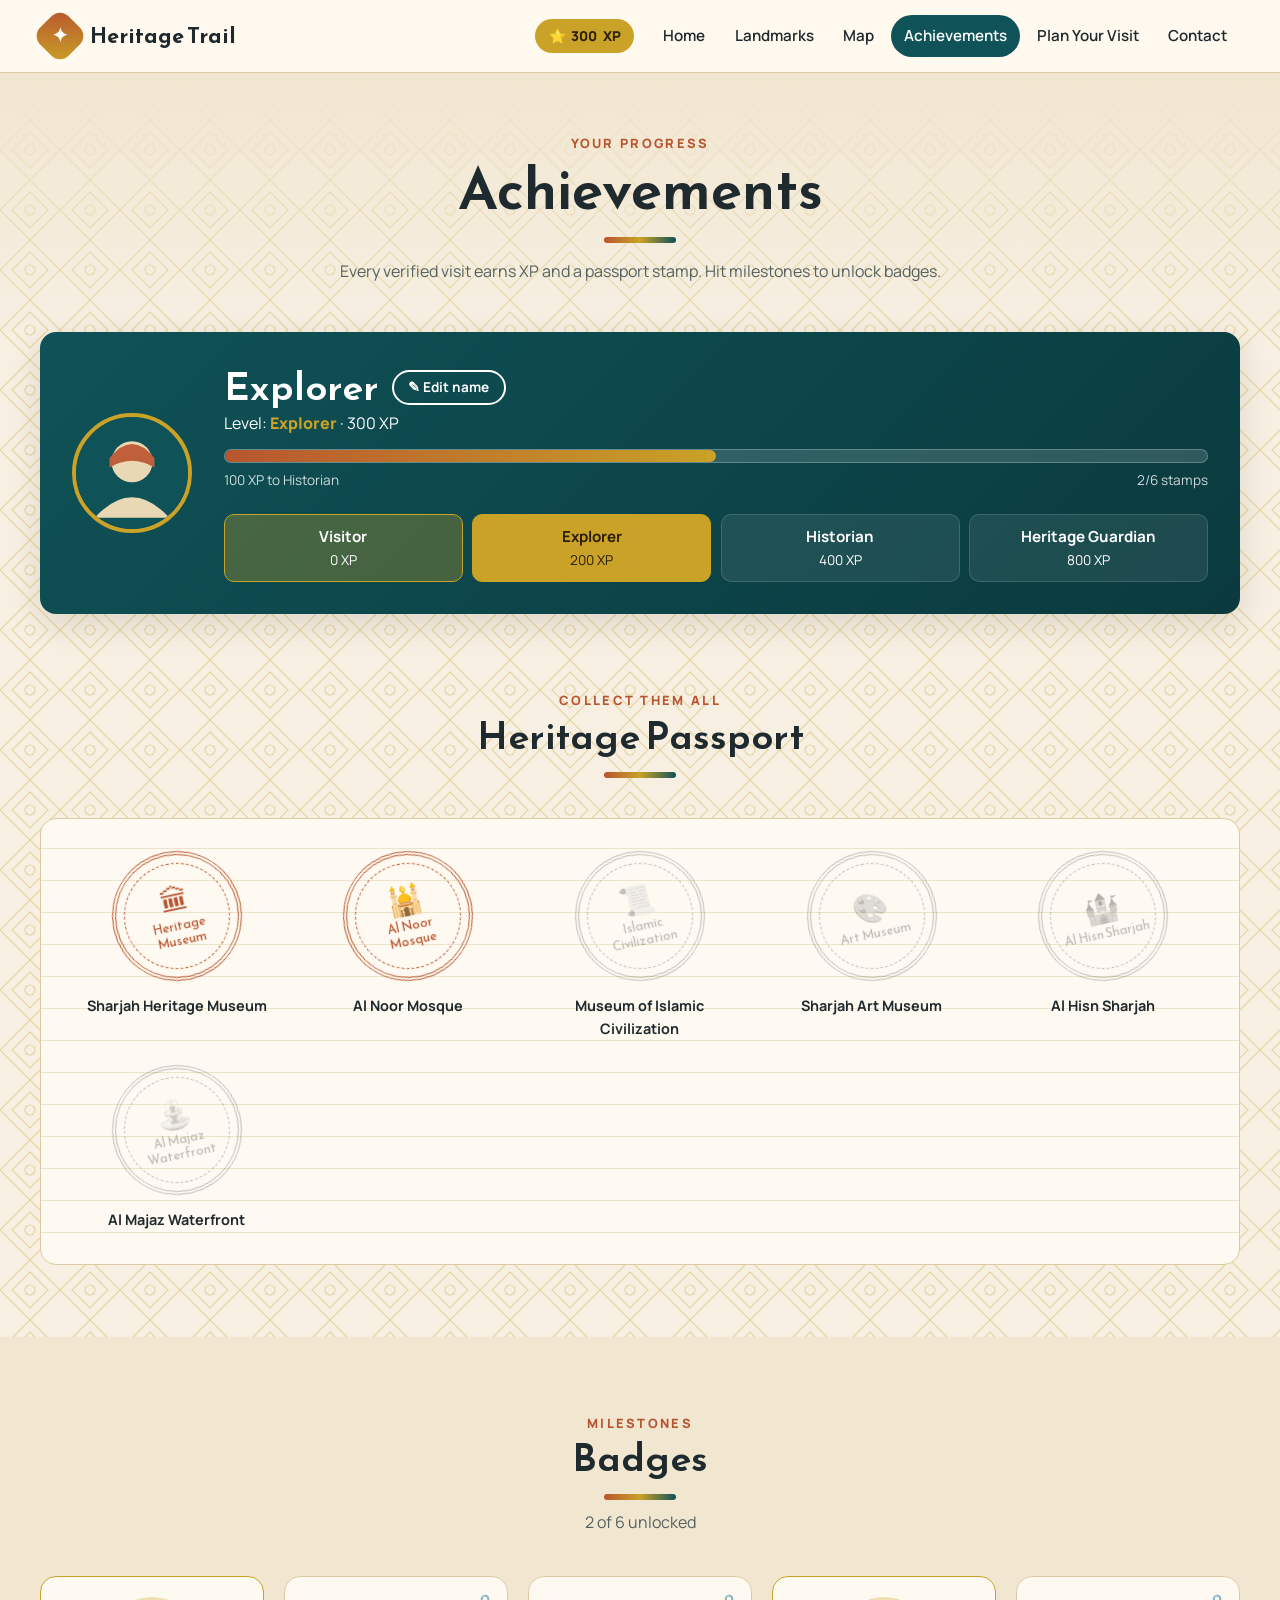
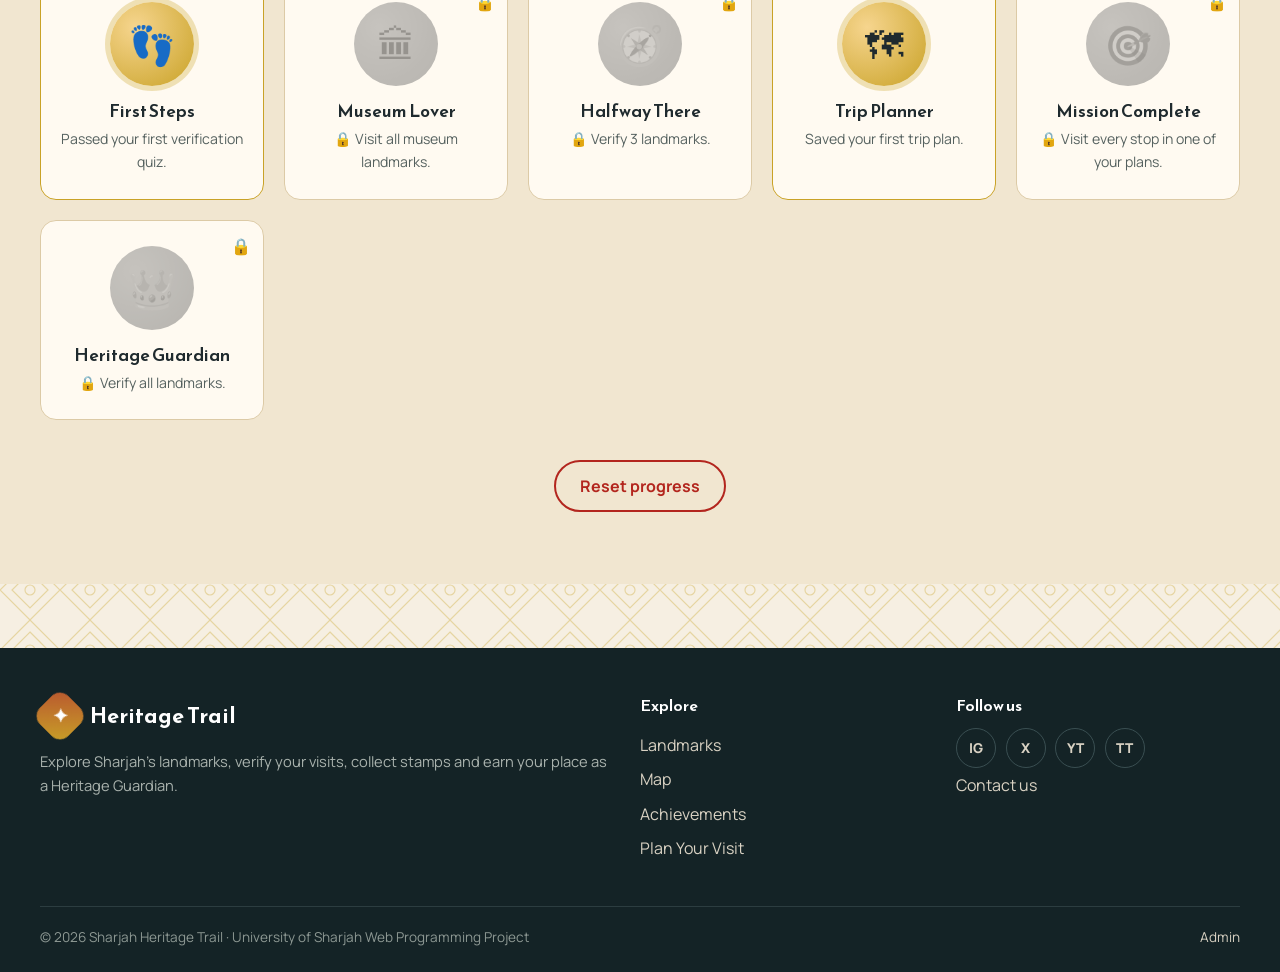
==== achievements.html @ d17e9ce7 "Phase 1: HTML and CSS for all pages" ====
<!DOCTYPE html>
<html lang="en">
<head>
  <meta charset="UTF-8">
  <meta name="viewport" content="width=device-width, initial-scale=1.0">
  <meta name="description" content="Your explorer profile, heritage passport and badges.">
  <title>Achievements | Sharjah Heritage Trail</title>
  <link rel="preconnect" href="https://fonts.googleapis.com">
  <link rel="preconnect" href="https://fonts.gstatic.com" crossorigin>
  <link href="https://fonts.googleapis.com/css2?family=Manrope:wght@400;500;600;700;800&family=Reem+Kufi:wght@500;600;700&display=swap" rel="stylesheet">
  <link rel="stylesheet" href="css/style.css">
  <link rel="stylesheet" href="css/print.css" media="print">
</head><body>
  <header class="site-header">
    <div class="container header-inner">
      <a href="index.html" class="logo"><span class="logo-mark"><span>✦</span></span>Heritage Trail</a>
      <span class="xp-pill" id="header-xp" title="Your explorer XP">⭐ <span data-xp>300</span> XP</span>
      <input type="checkbox" id="nav-toggle" class="nav-toggle">
      <label for="nav-toggle" class="nav-toggle-label" aria-label="Open menu"><span></span></label>
      <nav class="main-nav" aria-label="Main navigation">
        <ul>
          <li><a href="index.html">Home</a></li>
          <li><a href="landmarks.html">Landmarks</a></li>
          <li><a href="map.html">Map</a></li>
          <li><a href="achievements.html" class="active" aria-current="page">Achievements</a></li>
          <li><a href="plan.html">Plan Your Visit</a></li>
          <li><a href="contact.html">Contact</a></li>
        </ul>
      </nav>
    </div>
  </header>

  <main>
    <section class="page-hero">
      <div class="container">
        <span class="eyebrow">Your progress</span>
        <h1>Achievements</h1>
        <p>Every verified visit earns XP and a passport stamp. Hit milestones to unlock badges.</p>
      </div>
    </section>

    <section class="container">
      <div class="profile">
        <img src="img/avatar.svg" alt="Explorer avatar" class="avatar">
        <div>
          <div class="name-row">
            <h2 data-explorer-name>Explorer</h2>
            <button type="button" class="btn btn-outline btn-sm" id="edit-name">✎ Edit name</button>
          </div>
          <form id="name-form" class="hidden" novalidate>
            <div class="field">
              <label for="explorer-name">Explorer name</label>
              <input type="text" id="explorer-name" minlength="3" maxlength="20" pattern="[A-Za-z ]{3,20}" required>
              <span class="field-error">Use 3–20 letters and spaces.</span>
            </div>
          </form>
          <p>Level: <span class="level-name" data-level>Explorer</span> · <span data-xp>300</span> XP</p>
          <div class="xp-bar" role="progressbar" aria-valuemin="0" aria-valuemax="100" aria-valuenow="50"><div class="xp-bar-fill" style="--progress: 50%"></div></div>
          <div class="xp-meta"><span>100 XP to <span data-next-level>Historian</span></span><span data-stamps>2/6 stamps</span></div>
          <ol class="level-ladder">
            <li class="reached"><strong>Visitor</strong>0 XP</li>
            <li class="current"><strong>Explorer</strong>200 XP</li>
            <li><strong>Historian</strong>400 XP</li>
            <li><strong>Heritage Guardian</strong>800 XP</li>
          </ol>
        </div>
      </div>
    </section>

    <section class="section">
      <div class="container">
        <div class="section-head">
          <span class="eyebrow">Collect them all</span>
          <h2>Heritage Passport</h2>
        </div>
        <div class="passport" id="passport">
          <div class="passport-item" data-landmark-id="heritage-museum">
            <div class="stamp unlocked"><span><span class="stamp-icon">🏛</span>Heritage Museum</span></div>
            <p>Sharjah Heritage Museum</p>
          </div>
          <div class="passport-item" data-landmark-id="al-noor">
            <div class="stamp unlocked"><span><span class="stamp-icon">🕌</span>Al Noor Mosque</span></div>
            <p>Al Noor Mosque</p>
          </div>
          <div class="passport-item" data-landmark-id="islamic-civilization">
            <div class="stamp locked"><span><span class="stamp-icon">📜</span>Islamic Civilization</span></div>
            <p>Museum of Islamic Civilization</p>
          </div>
          <div class="passport-item" data-landmark-id="art-museum">
            <div class="stamp locked"><span><span class="stamp-icon">🎨</span>Art Museum</span></div>
            <p>Sharjah Art Museum</p>
          </div>
          <div class="passport-item" data-landmark-id="al-hisn">
            <div class="stamp locked"><span><span class="stamp-icon">🏰</span>Al Hisn Sharjah</span></div>
            <p>Al Hisn Sharjah</p>
          </div>
          <div class="passport-item" data-landmark-id="al-majaz">
            <div class="stamp locked"><span><span class="stamp-icon">⛲</span>Al Majaz Waterfront</span></div>
            <p>Al Majaz Waterfront</p>
          </div>
        </div>
      </div>
    </section>

    <section class="section section-alt">
      <div class="container">
        <div class="section-head">
          <span class="eyebrow">Milestones</span>
          <h2>Badges</h2>
          <p>2 of 6 unlocked</p>
        </div>
        <div class="badge-grid" id="badge-grid">
          <article class="badge unlocked" data-badge="first-steps">
            <div class="badge-icon" aria-hidden="true">👣</div>
            <h3>First Steps</h3>
            <p class="badge-desc">Passed your first verification quiz.</p>
            <p class="badge-hint">🔒 Pass any landmark quiz.</p>
          </article>
          <article class="badge locked" data-badge="museum-lover">
            <div class="badge-icon" aria-hidden="true">🏛</div>
            <h3>Museum Lover</h3>
            <p class="badge-desc">Visited every museum on the trail.</p>
            <p class="badge-hint">🔒 Visit all museum landmarks.</p>
          </article>
          <article class="badge locked" data-badge="halfway-there">
            <div class="badge-icon" aria-hidden="true">🧭</div>
            <h3>Halfway There</h3>
            <p class="badge-desc">Verified three landmarks.</p>
            <p class="badge-hint">🔒 Verify 3 landmarks.</p>
          </article>
          <article class="badge unlocked" data-badge="trip-planner">
            <div class="badge-icon" aria-hidden="true">🗺</div>
            <h3>Trip Planner</h3>
            <p class="badge-desc">Saved your first trip plan.</p>
            <p class="badge-hint">🔒 Save a plan on Plan Your Visit.</p>
          </article>
          <article class="badge locked" data-badge="mission-complete">
            <div class="badge-icon" aria-hidden="true">🎯</div>
            <h3>Mission Complete</h3>
            <p class="badge-desc">Visited every stop in a saved plan.</p>
            <p class="badge-hint">🔒 Visit every stop in one of your plans.</p>
          </article>
          <article class="badge locked" data-badge="heritage-guardian">
            <div class="badge-icon" aria-hidden="true">👑</div>
            <h3>Heritage Guardian</h3>
            <p class="badge-desc">Verified every landmark in Sharjah.</p>
            <p class="badge-hint">🔒 Verify all landmarks.</p>
          </article>
        </div>
        <div class="section-actions">
          <button type="button" class="btn btn-danger" id="reset-progress">Reset progress</button>
        </div>
      </div>
    </section>

    <div class="modal hidden" id="reset-modal" role="dialog" aria-modal="true" aria-labelledby="reset-title">
      <div class="modal-box">
        <h3 id="reset-title">Reset all progress?</h3>
        <p>This clears your XP, stamps, badges and saved plans. It can't be undone.</p>
        <div class="modal-actions">
          <button type="button" class="btn btn-outline" data-modal-cancel>Cancel</button>
          <button type="button" class="btn btn-danger" data-modal-confirm>Reset</button>
        </div>
      </div>
    </div>
  </main>

  <footer class="site-footer">
    <div class="container">
      <div class="footer-grid">
        <div>
          <a href="index.html" class="logo"><span class="logo-mark"><span>✦</span></span>Heritage Trail</a>
          <p>Explore Sharjah's landmarks, verify your visits, collect stamps and earn your place as a Heritage Guardian.</p>
        </div>
        <div>
          <h4>Explore</h4>
          <ul class="footer-links">
            <li><a href="landmarks.html">Landmarks</a></li>
            <li><a href="map.html">Map</a></li>
            <li><a href="achievements.html">Achievements</a></li>
            <li><a href="plan.html">Plan Your Visit</a></li>
          </ul>
        </div>
        <div>
          <h4>Follow us</h4>
          <div class="social">
            <a href="https://www.instagram.com" aria-label="Instagram" target="_blank" rel="noopener">IG</a>
            <a href="https://x.com" aria-label="X" target="_blank" rel="noopener">X</a>
            <a href="https://www.youtube.com" aria-label="YouTube" target="_blank" rel="noopener">YT</a>
            <a href="https://www.tiktok.com" aria-label="TikTok" target="_blank" rel="noopener">TT</a>
          </div>
          <ul class="footer-links">
            <li><a href="contact.html">Contact us</a></li>
          </ul>
        </div>
      </div>
      <div class="footer-bottom">
        <span>&copy; 2026 Sharjah Heritage Trail &middot; University of Sharjah Web Programming Project</span>
        <a href="admin.html">Admin</a>
      </div>
    </div>
  </footer>

  <div class="toast-container" id="toasts" aria-live="polite"></div>
</body>
</html>
---- css/style.css ----
:root {
  --sand: #f6efe2;
  --sand-deep: #e9d8b4;
  --surface: #fffaf1;
  --surface-alt: #f1e6d0;
  --ink: #1f2a2e;
  --ink-soft: #55615f;
  --teal: #0f5257;
  --teal-light: #1c7c7d;
  --terracotta: #b8552f;
  --terracotta-light: #e08a5f;
  --gold: #c9a227;
  --success: #2f7d4f;
  --danger: #b3261e;
  --warning: #a86b00;
  --border: #dccaa6;
  --shadow: 0 10px 30px rgba(60, 40, 20, 0.12);
  --shadow-sm: 0 4px 12px rgba(60, 40, 20, 0.1);
  --radius: 16px;
  --radius-sm: 10px;
  --font-display: "Reem Kufi", Georgia, serif;
  --font-body: "Manrope", "Segoe UI", sans-serif;
  --max: 1200px;
  --header-h: 72px;
}

@media (prefers-color-scheme: dark) {
  :root {
    --sand: #14191b;
    --sand-deep: #2a2620;
    --surface: #1d2427;
    --surface-alt: #252e31;
    --ink: #f1e9da;
    --ink-soft: #b5ada0;
    --teal: #5bb8b4;
    --teal-light: #7fd0cc;
    --terracotta: #e8875e;
    --terracotta-light: #f2a582;
    --gold: #e2bf4f;
    --success: #6cc08f;
    --danger: #ff8a80;
    --warning: #f0b84a;
    --border: #3a4447;
    --shadow: 0 10px 30px rgba(0, 0, 0, 0.45);
    --shadow-sm: 0 4px 12px rgba(0, 0, 0, 0.35);
  }
}

*,
*::before,
*::after {
  box-sizing: border-box;
  margin: 0;
  padding: 0;
}

html {
  scroll-behavior: smooth;
  scroll-padding-top: calc(var(--header-h) + 16px);
}

body {
  font-family: var(--font-body);
  font-size: 1rem;
  line-height: 1.65;
  color: var(--ink);
  background-color: var(--sand);
  background-image: url("../img/pattern.svg");
  background-size: 60px;
  min-height: 100vh;
  display: flex;
  flex-direction: column;
}

main {
  flex: 1;
}

img,
video,
iframe,
svg {
  display: block;
  max-width: 100%;
}

a {
  color: var(--teal);
  text-decoration-thickness: 2px;
  text-underline-offset: 3px;
}

a:hover {
  color: var(--terracotta);
}

:focus-visible {
  outline: 3px solid var(--gold);
  outline-offset: 3px;
}

::selection {
  background: var(--gold);
  color: #1f2a2e;
}

h1,
h2,
h3,
h4 {
  font-family: var(--font-display);
  line-height: 1.2;
  font-weight: 600;
}

h1 {
  font-size: clamp(2.2rem, 5vw, 3.6rem);
}

h2 {
  font-size: clamp(1.7rem, 3.5vw, 2.4rem);
}

h3 {
  font-size: 1.3rem;
}

ul,
ol {
  list-style: none;
}

.container {
  width: min(100% - 2rem, var(--max));
  margin-inline: auto;
}

.section {
  padding: 4.5rem 0;
}

.section-alt {
  background: var(--surface-alt);
}

.section-head {
  text-align: center;
  margin-bottom: 2.5rem;
}

.section-head p {
  color: var(--ink-soft);
  max-width: 60ch;
  margin: 0.6rem auto 0;
}

.section-head h2::after,
.page-hero h1::after {
  content: "";
  display: block;
  width: 72px;
  height: 6px;
  margin: 0.8rem auto 0;
  background: linear-gradient(90deg, var(--terracotta), var(--gold), var(--teal));
  border-radius: 3px;
}

.eyebrow {
  display: inline-block;
  font-size: 0.8rem;
  font-weight: 800;
  letter-spacing: 0.18em;
  text-transform: uppercase;
  color: var(--terracotta);
}

.hidden {
  display: none !important;
}

.visually-hidden {
  position: absolute;
  width: 1px;
  height: 1px;
  overflow: hidden;
  clip: rect(0 0 0 0);
  white-space: nowrap;
}

/* Header */

.site-header {
  position: sticky;
  top: 0;
  z-index: 100;
  background: color-mix(in srgb, var(--surface) 92%, transparent);
  backdrop-filter: blur(10px);
  border-bottom: 1px solid var(--border);
}

.header-inner {
  height: var(--header-h);
  display: flex;
  align-items: center;
  justify-content: space-between;
  gap: 1rem;
}

.logo {
  display: flex;
  align-items: center;
  gap: 0.6rem;
  font-family: var(--font-display);
  font-size: 1.35rem;
  font-weight: 700;
  color: var(--ink);
  text-decoration: none;
}

.logo-mark {
  width: 40px;
  height: 40px;
  display: grid;
  place-items: center;
  border-radius: 12px;
  background: linear-gradient(135deg, var(--terracotta), var(--gold));
  color: #fff;
  font-size: 1.2rem;
  transform: rotate(45deg);
}

.logo-mark span {
  transform: rotate(-45deg);
}

.logo:hover {
  color: var(--ink);
}

.main-nav ul {
  display: flex;
  align-items: center;
  gap: 0.25rem;
}

.main-nav a {
  display: block;
  padding: 0.5rem 0.8rem;
  border-radius: 999px;
  color: var(--ink);
  font-weight: 600;
  font-size: 0.95rem;
  text-decoration: none;
  transition: background-color 0.2s, color 0.2s;
}

.main-nav a:hover {
  background: var(--surface-alt);
  color: var(--terracotta);
}

.main-nav a.active,
.main-nav a[aria-current="page"] {
  background: var(--teal);
  color: #fff;
}

.header-inner .xp-pill {
  margin-left: auto;
}

.xp-pill {
  display: inline-flex;
  align-items: center;
  gap: 0.35rem;
  padding: 0.35rem 0.85rem;
  border-radius: 999px;
  background: var(--gold);
  color: #2a1f05;
  font-weight: 800;
  font-size: 0.85rem;
  white-space: nowrap;
}

.nav-toggle {
  display: none;
}

.nav-toggle-label {
  display: none;
  cursor: pointer;
  width: 44px;
  height: 44px;
  border-radius: var(--radius-sm);
  place-items: center;
}

.nav-toggle-label span,
.nav-toggle-label span::before,
.nav-toggle-label span::after {
  display: block;
  width: 24px;
  height: 3px;
  background: var(--ink);
  border-radius: 2px;
  position: relative;
  transition: transform 0.3s, background-color 0.3s;
}

.nav-toggle-label span::before,
.nav-toggle-label span::after {
  content: "";
  position: absolute;
}

.nav-toggle-label span::before {
  top: -8px;
}

.nav-toggle-label span::after {
  top: 8px;
}

/* Buttons */

.btn {
  display: inline-flex;
  align-items: center;
  justify-content: center;
  gap: 0.5rem;
  padding: 0.8rem 1.5rem;
  border: 2px solid transparent;
  border-radius: 999px;
  font-family: inherit;
  font-size: 1rem;
  font-weight: 700;
  text-decoration: none;
  cursor: pointer;
  transition: transform 0.2s, box-shadow 0.2s, background-color 0.2s, color 0.2s;
}

.btn:hover {
  transform: translateY(-2px);
  box-shadow: var(--shadow-sm);
}

.btn:active {
  transform: translateY(0);
}

.btn:disabled,
.btn[aria-disabled="true"] {
  opacity: 0.5;
  cursor: not-allowed;
  transform: none;
  box-shadow: none;
}

.btn-primary {
  background: var(--terracotta);
  color: #fff;
}

.btn-primary:hover {
  background: var(--terracotta-light);
  color: #fff;
}

.btn-teal {
  background: var(--teal);
  color: #fff;
}

.btn-teal:hover {
  background: var(--teal-light);
  color: #fff;
}

.btn-outline {
  background: transparent;
  border-color: currentColor;
  color: var(--teal);
}

.btn-outline:hover {
  background: var(--teal);
  border-color: var(--teal);
  color: #fff;
}

.btn-danger {
  background: transparent;
  border-color: var(--danger);
  color: var(--danger);
}

.btn-danger:hover {
  background: var(--danger);
  color: #fff;
}

.btn-sm {
  padding: 0.4rem 0.9rem;
  font-size: 0.85rem;
}

.btn-block {
  width: 100%;
}

/* Hero */

.hero {
  position: relative;
  min-height: calc(92vh - var(--header-h));
  display: grid;
  align-items: center;
  color: #fff;
  background: linear-gradient(100deg, rgba(20, 12, 8, 0.82) 0%, rgba(20, 12, 8, 0.35) 65%, transparent), url("../img/hero.svg") center / cover no-repeat;
  overflow: hidden;
}

.hero-content {
  max-width: 640px;
  padding: 4rem 0;
  animation: rise 0.9s ease-out both;
}

.hero .eyebrow {
  color: var(--gold);
}

.hero h1 {
  margin: 0.6rem 0 1rem;
}

.hero p {
  font-size: 1.15rem;
  opacity: 0.92;
  margin-bottom: 2rem;
}

.hero-actions {
  display: flex;
  flex-wrap: wrap;
  gap: 1rem;
}

.hero .btn-outline {
  color: #fff;
}

.hero .btn-outline:hover {
  background: #fff;
  border-color: #fff;
  color: var(--ink);
}

.page-hero {
  padding: 3.5rem 0 3rem;
  text-align: center;
  background: linear-gradient(180deg, var(--surface-alt), transparent);
}

.page-hero p {
  color: var(--ink-soft);
  max-width: 62ch;
  margin: 0.9rem auto 0;
}

@keyframes rise {
  from {
    opacity: 0;
    transform: translateY(24px);
  }
  to {
    opacity: 1;
    transform: translateY(0);
  }
}

/* How it works */

.steps {
  display: grid;
  grid-template-columns: repeat(3, 1fr);
  gap: 1.5rem;
  counter-reset: step;
}

.step {
  position: relative;
  padding: 2rem 1.5rem 1.5rem;
  background: var(--surface);
  border: 1px solid var(--border);
  border-radius: var(--radius);
  text-align: center;
  counter-increment: step;
}

.step::before {
  content: counter(step);
  position: absolute;
  top: -18px;
  left: 50%;
  transform: translateX(-50%);
  width: 36px;
  height: 36px;
  display: grid;
  place-items: center;
  border-radius: 50%;
  background: var(--terracotta);
  color: #fff;
  font-weight: 800;
}

.step-icon {
  font-size: 2.4rem;
  margin-bottom: 0.5rem;
}

.step p {
  color: var(--ink-soft);
  margin-top: 0.4rem;
}

/* Explorer progress card */

.progress-card {
  display: grid;
  grid-template-columns: auto 1fr auto;
  align-items: center;
  gap: 1.5rem;
  padding: 1.75rem;
  background: var(--surface);
  border: 1px solid var(--border);
  border-radius: var(--radius);
  box-shadow: var(--shadow);
}

.avatar {
  width: 84px;
  height: 84px;
  border-radius: 50%;
  border: 4px solid var(--gold);
}

.progress-info h3 {
  margin-bottom: 0.2rem;
}

.level-name {
  color: var(--terracotta);
  font-weight: 800;
}

.xp-bar {
  height: 14px;
  margin: 0.8rem 0 0.35rem;
  background: var(--surface-alt);
  border-radius: 999px;
  overflow: hidden;
  border: 1px solid var(--border);
}

.xp-bar-fill {
  height: 100%;
  width: var(--progress, 0%);
  background: linear-gradient(90deg, var(--terracotta), var(--gold));
  border-radius: inherit;
  transition: width 0.8s ease;
}

.xp-meta {
  display: flex;
  justify-content: space-between;
  font-size: 0.85rem;
  color: var(--ink-soft);
}

.stat-box {
  text-align: center;
  padding: 0.9rem 1.2rem;
  border-radius: var(--radius-sm);
  background: var(--surface-alt);
}

.stat-box strong {
  display: block;
  font-family: var(--font-display);
  font-size: 1.8rem;
  color: var(--teal);
}

.stat-box span {
  font-size: 0.8rem;
  color: var(--ink-soft);
}

/* Cards */

.card-grid {
  display: grid;
  grid-template-columns: repeat(auto-fill, minmax(280px, 1fr));
  gap: 1.5rem;
}

.landmark-card {
  position: relative;
  display: flex;
  flex-direction: column;
  background: var(--surface);
  border: 1px solid var(--border);
  border-radius: var(--radius);
  overflow: hidden;
  box-shadow: var(--shadow-sm);
  transition: transform 0.3s, box-shadow 0.3s;
}

.landmark-card:hover {
  transform: translateY(-6px);
  box-shadow: var(--shadow);
}

.landmark-card .card-media {
  aspect-ratio: 8 / 5;
  overflow: hidden;
}

.landmark-card .card-media img {
  width: 100%;
  height: 100%;
  object-fit: cover;
  transition: transform 0.5s;
}

.landmark-card:hover .card-media img {
  transform: scale(1.06);
}

.card-body {
  flex: 1;
  display: flex;
  flex-direction: column;
  gap: 0.6rem;
  padding: 1.2rem 1.3rem 1.4rem;
}

.card-body h3 a {
  color: var(--ink);
  text-decoration: none;
}

.card-body h3 a::after {
  content: "";
  position: absolute;
  inset: 0;
}

.card-body h3 a:hover {
  color: var(--terracotta);
}

.card-meta {
  display: flex;
  flex-wrap: wrap;
  gap: 0.4rem 1rem;
  font-size: 0.88rem;
  color: var(--ink-soft);
}

.card-footer {
  margin-top: auto;
  display: flex;
  align-items: center;
  justify-content: space-between;
  gap: 0.5rem;
}

.card-xp {
  font-weight: 800;
  color: var(--gold);
  font-size: 0.9rem;
}

.tag {
  display: inline-block;
  padding: 0.2rem 0.7rem;
  border-radius: 999px;
  font-size: 0.75rem;
  font-weight: 800;
  letter-spacing: 0.04em;
  background: var(--surface-alt);
  color: var(--ink-soft);
  border: 1px solid var(--border);
}

.tag[data-category="Museum"] {
  background: #e3efee;
  color: #0f5257;
  border-color: #b9d7d5;
}

.tag[data-category="Religious"] {
  background: #f4e8cc;
  color: #7a5a00;
  border-color: #e3cf96;
}

.tag[data-category="Historic"] {
  background: #f6e1d6;
  color: #8a3a1a;
  border-color: #e8bea8;
}

.tag[data-category="Outdoor"] {
  background: #e2efe5;
  color: #2f6b41;
  border-color: #b9d8c1;
}

.card-media .tag {
  position: absolute;
  top: 12px;
  left: 12px;
  z-index: 1;
}

.status {
  font-size: 0.8rem;
  font-weight: 800;
  color: var(--ink-soft);
}

.status.visited,
.landmark-card.visited .status {
  color: var(--success);
}

.landmark-card.visited {
  border-color: var(--success);
}

.landmark-card.visited::before {
  content: "✓";
  position: absolute;
  top: 12px;
  right: 12px;
  z-index: 1;
  width: 34px;
  height: 34px;
  display: grid;
  place-items: center;
  border-radius: 50%;
  background: var(--success);
  color: #fff;
  font-weight: 800;
  box-shadow: var(--shadow-sm);
}

/* Toolbar: filters and search */

.toolbar {
  display: flex;
  flex-wrap: wrap;
  align-items: center;
  justify-content: space-between;
  gap: 1rem;
  margin-bottom: 2rem;
}

.filter-group {
  display: flex;
  flex-wrap: wrap;
  gap: 0.5rem;
}

.filter-btn {
  padding: 0.5rem 1.1rem;
  border: 1px solid var(--border);
  border-radius: 999px;
  background: var(--surface);
  color: var(--ink);
  font-family: inherit;
  font-weight: 700;
  font-size: 0.9rem;
  cursor: pointer;
  transition: background-color 0.2s, color 0.2s, border-color 0.2s;
}

.filter-btn:hover {
  border-color: var(--teal);
  color: var(--teal);
}

.filter-btn.active {
  background: var(--teal);
  border-color: var(--teal);
  color: #fff;
}

.search-box {
  position: relative;
  flex: 0 1 300px;
}

.search-box::before {
  content: "⌕";
  position: absolute;
  left: 14px;
  top: 50%;
  transform: translateY(-50%);
  font-size: 1.2rem;
  color: var(--ink-soft);
}

.search-box input {
  padding-left: 2.4rem;
  border-radius: 999px;
}

.empty-state {
  padding: 3rem 1rem;
  text-align: center;
  color: var(--ink-soft);
  border: 2px dashed var(--border);
  border-radius: var(--radius);
}

/* Forms */

.form-grid {
  display: grid;
  grid-template-columns: repeat(2, 1fr);
  gap: 1.1rem 1.25rem;
}

.form-grid .full {
  grid-column: 1 / -1;
}

.field {
  display: flex;
  flex-direction: column;
  gap: 0.35rem;
}

label,
.label {
  font-weight: 700;
  font-size: 0.92rem;
}

.required::after {
  content: " *";
  color: var(--danger);
}

input,
select,
textarea {
  width: 100%;
  padding: 0.75rem 0.95rem;
  border: 1.5px solid var(--border);
  border-radius: var(--radius-sm);
  background: var(--surface);
  color: var(--ink);
  font-family: inherit;
  font-size: 1rem;
  transition: border-color 0.2s, box-shadow 0.2s;
}

textarea {
  resize: vertical;
  min-height: 130px;
}

input::placeholder,
textarea::placeholder {
  color: var(--ink-soft);
  opacity: 0.7;
}

input:focus,
select:focus,
textarea:focus {
  outline: none;
  border-color: var(--teal);
  box-shadow: 0 0 0 4px color-mix(in srgb, var(--teal) 20%, transparent);
}

input:user-invalid,
select:user-invalid,
textarea:user-invalid,
.field.error input,
.field.error select,
.field.error textarea {
  border-color: var(--danger);
  background: color-mix(in srgb, var(--danger) 6%, var(--surface));
}

input:user-valid:not([type="radio"]):not([type="checkbox"]):not([type="search"]),
textarea:user-valid,
select:user-valid {
  border-color: var(--success);
}

.field-error {
  display: none;
  font-size: 0.82rem;
  font-weight: 600;
  color: var(--danger);
}

.field-error::before {
  content: "⚠ ";
}

input:user-invalid ~ .field-error,
select:user-invalid ~ .field-error,
textarea:user-invalid ~ .field-error,
.field.error .field-error {
  display: block;
}

.hint {
  font-size: 0.8rem;
  color: var(--ink-soft);
}

fieldset {
  border: 1px solid var(--border);
  border-radius: var(--radius);
  padding: 1.25rem 1.4rem 1.4rem;
  background: var(--surface);
}

legend {
  padding: 0 0.5rem;
  font-family: var(--font-display);
  font-size: 1.1rem;
  font-weight: 600;
}

.checkbox-row {
  display: flex;
  flex-wrap: wrap;
  gap: 0.5rem;
}

.chip-check {
  position: relative;
}

.chip-check input {
  position: absolute;
  opacity: 0;
  width: 1px;
  height: 1px;
}

.chip-check span {
  display: inline-block;
  padding: 0.4rem 0.9rem;
  border: 1.5px solid var(--border);
  border-radius: 999px;
  font-weight: 700;
  font-size: 0.85rem;
  cursor: pointer;
  transition: all 0.2s;
}

.chip-check input:checked + span {
  background: var(--terracotta);
  border-color: var(--terracotta);
  color: #fff;
}

.chip-check input:focus-visible + span {
  outline: 3px solid var(--gold);
  outline-offset: 2px;
}

.alert {
  padding: 1rem 1.2rem;
  border-radius: var(--radius-sm);
  border-left: 5px solid;
  font-weight: 600;
}

.alert-success {
  background: color-mix(in srgb, var(--success) 12%, var(--surface));
  border-color: var(--success);
  color: var(--success);
}

.alert-error {
  background: color-mix(in srgb, var(--danger) 10%, var(--surface));
  border-color: var(--danger);
  color: var(--danger);
}

.alert-warning {
  background: color-mix(in srgb, var(--warning) 12%, var(--surface));
  border-color: var(--warning);
  color: var(--warning);
}

/* Landmark detail */

.breadcrumb {
  display: flex;
  flex-wrap: wrap;
  gap: 0.4rem;
  font-size: 0.88rem;
  color: var(--ink-soft);
  padding-top: 1.5rem;
}

.breadcrumb li + li::before {
  content: "›";
  margin-right: 0.4rem;
}

.detail-header {
  display: flex;
  flex-wrap: wrap;
  align-items: end;
  justify-content: space-between;
  gap: 1rem;
  padding: 1rem 0 1.75rem;
}

.detail-header h1 {
  margin-top: 0.4rem;
}

.gallery {
  display: grid;
  grid-template-columns: 2fr 1fr;
  grid-template-rows: repeat(2, 1fr);
  grid-template-areas:
    "main side1"
    "main side2";
  gap: 1rem;
  height: 460px;
}

.gallery figure {
  position: relative;
  border-radius: var(--radius);
  overflow: hidden;
}

.gallery figure:nth-child(1) {
  grid-area: main;
}

.gallery figure:nth-child(2) {
  grid-area: side1;
}

.gallery figure:nth-child(3) {
  grid-area: side2;
}

.gallery img {
  width: 100%;
  height: 100%;
  object-fit: cover;
  transition: transform 0.5s, filter 0.5s;
}

.gallery figure:hover img {
  transform: scale(1.04);
  filter: saturate(1.2);
}

.gallery figcaption {
  position: absolute;
  inset: auto 0 0 0;
  padding: 0.6rem 0.9rem;
  font-size: 0.85rem;
  color: #fff;
  background: linear-gradient(transparent, rgba(0, 0, 0, 0.7));
}

.detail-layout {
  display: grid;
  grid-template-columns: 1fr 340px;
  gap: 2.5rem;
  padding: 2.5rem 0;
}

.prose p + p {
  margin-top: 1rem;
}

.prose h2 {
  margin: 2rem 0 1rem;
}

.prose h2:first-child {
  margin-top: 0;
}

.float-figure {
  float: right;
  width: 42%;
  margin: 0.3rem 0 1rem 1.5rem;
  border-radius: var(--radius-sm);
  overflow: hidden;
  shape-outside: margin-box;
}

.float-figure figcaption {
  font-size: 0.8rem;
  color: var(--ink-soft);
  padding: 0.4rem 0;
}

.clearfix::after {
  content: "";
  display: table;
  clear: both;
}

.info-panel {
  position: sticky;
  top: calc(var(--header-h) + 1.5rem);
  align-self: start;
  display: flex;
  flex-direction: column;
  gap: 1.25rem;
}

.panel {
  padding: 1.4rem;
  background: var(--surface);
  border: 1px solid var(--border);
  border-radius: var(--radius);
  box-shadow: var(--shadow-sm);
}

.panel h3 {
  margin-bottom: 0.9rem;
}

.info-table {
  width: 100%;
  border-collapse: collapse;
  font-size: 0.92rem;
}

.info-table th,
.info-table td {
  padding: 0.6rem 0.2rem;
  text-align: left;
  vertical-align: top;
  border-bottom: 1px dashed var(--border);
}

.info-table th {
  color: var(--ink-soft);
  font-weight: 700;
  width: 42%;
}

.info-table tr:last-child th,
.info-table tr:last-child td {
  border-bottom: none;
}

audio {
  width: 100%;
}

/* Quiz */

.quiz {
  margin-top: 2rem;
  padding: 2rem;
  border-radius: var(--radius);
  background: linear-gradient(135deg, var(--teal), #0a3a3e);
  color: #fff;
  position: relative;
  overflow: hidden;
}

.quiz::before {
  content: "";
  position: absolute;
  inset: 0;
  background: url("../img/pattern.svg");
  background-size: 50px;
  opacity: 0.6;
  pointer-events: none;
}

.quiz > * {
  position: relative;
}

.quiz-head {
  display: flex;
  flex-wrap: wrap;
  align-items: center;
  justify-content: space-between;
  gap: 1rem;
  margin-bottom: 1.5rem;
}

.quiz-head p {
  opacity: 0.85;
}

.quiz form {
  display: flex;
  flex-direction: column;
  gap: 1rem;
}

.quiz fieldset {
  background: rgba(255, 255, 255, 0.08);
  border-color: rgba(255, 255, 255, 0.25);
  color: #fff;
}

.quiz legend {
  font-family: var(--font-body);
  font-size: 1rem;
  font-weight: 700;
}

.quiz-options {
  display: grid;
  gap: 0.5rem;
  margin-top: 0.4rem;
}

.quiz-option {
  display: flex;
  align-items: center;
  gap: 0.7rem;
  padding: 0.7rem 0.9rem;
  border: 1.5px solid rgba(255, 255, 255, 0.25);
  border-radius: var(--radius-sm);
  font-weight: 500;
  cursor: pointer;
  transition: background-color 0.2s, border-color 0.2s;
}

.quiz-option:hover {
  background: rgba(255, 255, 255, 0.1);
}

.quiz-option:has(input:checked) {
  border-color: var(--gold);
  background: rgba(201, 162, 39, 0.2);
}

.quiz-option input {
  width: 18px;
  height: 18px;
  accent-color: var(--gold);
}

.quiz-option.correct {
  border-color: #6cc08f;
  background: rgba(108, 192, 143, 0.25);
}

.quiz-option.wrong {
  border-color: #ff8a80;
  background: rgba(255, 138, 128, 0.2);
  animation: shake 0.4s;
}

.quiz-result {
  display: flex;
  align-items: center;
  gap: 1rem;
  padding: 1rem 1.2rem;
  border-radius: var(--radius-sm);
  font-weight: 700;
}

.quiz-result.pass {
  background: #e2f3e8;
  color: #1d5a35;
}

.quiz-result.fail {
  background: #fde4e1;
  color: #8c1d16;
}

.quiz-result .icon {
  font-size: 1.8rem;
}

@keyframes shake {
  0%,
  100% {
    transform: translateX(0);
  }
  25% {
    transform: translateX(-6px);
  }
  75% {
    transform: translateX(6px);
  }
}

/* Stamp */

.stamp {
  --stamp-color: var(--terracotta);
  position: relative;
  width: 130px;
  aspect-ratio: 1;
  margin-inline: auto;
  display: grid;
  place-items: center;
  text-align: center;
  border: 4px double var(--stamp-color);
  border-radius: 50%;
  color: var(--stamp-color);
  font-family: var(--font-display);
  font-size: 0.8rem;
  line-height: 1.2;
  padding: 1rem;
  transform: rotate(-12deg);
  transition: filter 0.4s, opacity 0.4s;
}

.stamp::before {
  content: "";
  position: absolute;
  inset: 8px;
  border: 1.5px dashed var(--stamp-color);
  border-radius: 50%;
}

.stamp-icon {
  display: block;
  font-size: 1.8rem;
}

.stamp.locked {
  --stamp-color: var(--ink-soft);
  filter: grayscale(1);
  opacity: 0.4;
}

.stamp.unlocked {
  animation: stamp-in 0.6s cubic-bezier(0.2, 1.6, 0.4, 1) both;
}

@keyframes stamp-in {
  from {
    transform: rotate(-12deg) scale(2.2);
    opacity: 0;
  }
  to {
    transform: rotate(-12deg) scale(1);
    opacity: 1;
  }
}

.pager {
  display: flex;
  justify-content: space-between;
  gap: 1rem;
  padding: 1.5rem 0 3rem;
  border-top: 1px solid var(--border);
}

.pager a {
  display: flex;
  flex-direction: column;
  padding: 0.8rem 1.2rem;
  border-radius: var(--radius-sm);
  text-decoration: none;
  font-weight: 700;
  color: var(--ink);
  background: var(--surface);
  border: 1px solid var(--border);
  transition: border-color 0.2s;
}

.pager a:hover {
  border-color: var(--terracotta);
}

.pager a span {
  font-size: 0.8rem;
  color: var(--ink-soft);
  font-weight: 600;
}

.pager a:last-child {
  text-align: right;
}

/* Map */

.map-wrap {
  display: grid;
  grid-template-columns: 1fr 260px;
  gap: 1.5rem;
  align-items: start;
}

.map {
  position: relative;
  border-radius: var(--radius);
  overflow: hidden;
  border: 1px solid var(--border);
  box-shadow: var(--shadow);
  aspect-ratio: 1000 / 650;
  background: var(--sand-deep);
}

.map > img {
  width: 100%;
  height: 100%;
  object-fit: cover;
}

.pin {
  position: absolute;
  left: var(--x);
  top: var(--y);
  z-index: 2;
  width: 36px;
  height: 36px;
  transform: translate(-50%, -100%);
  display: grid;
  place-items: center;
  text-decoration: none;
}

.pin::before {
  content: "";
  position: absolute;
  inset: 0;
  background: var(--ink-soft);
  border-radius: 50% 50% 50% 0;
  transform: rotate(-45deg);
  border: 3px solid #fff;
  box-shadow: var(--shadow-sm);
  transition: transform 0.2s, background-color 0.2s;
}

.pin span {
  position: relative;
  color: #fff;
  font-weight: 800;
  font-size: 0.85rem;
}

.pin.visited::before {
  background: var(--terracotta);
}

.pin:hover::before,
.pin:focus-visible::before {
  transform: rotate(-45deg) scale(1.2);
}

.pin.visited::after {
  content: "";
  position: absolute;
  bottom: -6px;
  width: 18px;
  height: 18px;
  border-radius: 50%;
  border: 2px solid var(--terracotta);
  animation: ping 1.8s infinite;
}

@keyframes ping {
  from {
    transform: scale(0.6);
    opacity: 1;
  }
  to {
    transform: scale(2.4);
    opacity: 0;
  }
}

.map-popup {
  display: none;
  position: absolute;
  left: 50%;
  top: 1rem;
  z-index: 5;
  width: min(320px, 90%);
  max-height: calc(100% - 2rem);
  overflow-y: auto;
  transform: translateX(-50%);
  scroll-margin-top: calc(var(--header-h) + 2rem);
  background: var(--surface);
  border-radius: var(--radius);
  box-shadow: 0 20px 50px rgba(0, 0, 0, 0.35);
  overflow: hidden;
}

.map-popup:target,
.map-popup.open {
  display: block;
  animation: pop 0.35s ease-out;
}

.map-popup img {
  width: 100%;
  aspect-ratio: 16 / 9;
  object-fit: cover;
}

.map-popup .popup-body {
  padding: 1rem 1.2rem 1.2rem;
  display: flex;
  flex-direction: column;
  gap: 0.5rem;
}

.map-popup .popup-body p {
  font-size: 0.9rem;
  color: var(--ink-soft);
}

.popup-close {
  position: absolute;
  top: 10px;
  right: 10px;
  width: 34px;
  height: 34px;
  display: grid;
  place-items: center;
  border-radius: 50%;
  background: rgba(0, 0, 0, 0.6);
  color: #fff;
  text-decoration: none;
  font-size: 1.1rem;
}

.popup-close:hover {
  color: #fff;
  background: var(--terracotta);
}

.legend li {
  display: flex;
  align-items: center;
  gap: 0.6rem;
  padding: 0.35rem 0;
  font-size: 0.92rem;
}

.legend-dot {
  width: 16px;
  height: 16px;
  border-radius: 50%;
  border: 2px solid #fff;
  box-shadow: 0 0 0 1px var(--border);
  flex-shrink: 0;
}

.legend-dot.visited {
  background: var(--terracotta);
}

.legend-dot.unvisited {
  background: var(--ink-soft);
}

.map-list li a {
  display: flex;
  justify-content: space-between;
  gap: 0.5rem;
  padding: 0.5rem 0;
  border-bottom: 1px dashed var(--border);
  text-decoration: none;
  color: var(--ink);
  font-size: 0.92rem;
}

.map-list li a:hover {
  color: var(--terracotta);
}

@keyframes pop {
  from {
    opacity: 0;
    transform: translate(-50%, 12px) scale(0.95);
  }
  to {
    opacity: 1;
    transform: translate(-50%, 0) scale(1);
  }
}

/* Achievements */

.profile {
  display: grid;
  grid-template-columns: auto 1fr;
  gap: 2rem;
  align-items: center;
  padding: 2rem;
  background: linear-gradient(135deg, var(--teal), #0a3a3e);
  color: #fff;
  border-radius: var(--radius);
  box-shadow: var(--shadow);
}

.profile .avatar {
  width: 120px;
  height: 120px;
}

.profile .xp-bar {
  background: rgba(255, 255, 255, 0.15);
  border-color: rgba(255, 255, 255, 0.25);
}

.profile .xp-meta {
  color: rgba(255, 255, 255, 0.8);
}

.profile .level-name {
  color: var(--gold);
}

.name-row {
  display: flex;
  flex-wrap: wrap;
  align-items: center;
  gap: 0.8rem;
}

.name-row .btn-outline {
  color: #fff;
}

.name-row .btn-outline:hover {
  background: #fff;
  color: var(--teal);
  border-color: #fff;
}

.level-ladder {
  display: grid;
  grid-template-columns: repeat(4, 1fr);
  gap: 0.6rem;
  margin-top: 1.4rem;
}

.level-ladder li {
  padding: 0.6rem;
  border-radius: var(--radius-sm);
  background: rgba(255, 255, 255, 0.08);
  border: 1px solid rgba(255, 255, 255, 0.15);
  text-align: center;
  font-size: 0.85rem;
}

.level-ladder li strong {
  display: block;
  font-size: 0.95rem;
}

.level-ladder li.reached {
  background: rgba(201, 162, 39, 0.3);
  border-color: var(--gold);
}

.level-ladder li.current {
  background: var(--gold);
  color: #2a1f05;
  border-color: var(--gold);
}

.passport {
  display: grid;
  grid-template-columns: repeat(auto-fill, minmax(170px, 1fr));
  gap: 1.5rem;
  padding: 2rem;
  background: var(--surface);
  border: 1px solid var(--border);
  border-radius: var(--radius);
  background-image: repeating-linear-gradient(0deg, transparent 0 31px, color-mix(in srgb, var(--border) 50%, transparent) 31px 32px);
}

.passport-item {
  text-align: center;
}

.passport-item p {
  margin-top: 0.8rem;
  font-weight: 700;
  font-size: 0.9rem;
}

.badge-grid {
  display: grid;
  grid-template-columns: repeat(auto-fill, minmax(220px, 1fr));
  gap: 1.25rem;
}

.badge {
  position: relative;
  padding: 1.6rem 1.2rem;
  text-align: center;
  background: var(--surface);
  border: 1px solid var(--border);
  border-radius: var(--radius);
  transition: transform 0.3s;
}

.badge:hover {
  transform: translateY(-4px);
}

.badge-icon {
  width: 84px;
  height: 84px;
  margin: 0 auto 0.9rem;
  display: grid;
  place-items: center;
  font-size: 2.4rem;
  border-radius: 50%;
  background: radial-gradient(circle at 30% 30%, #f6d58e, var(--gold));
  box-shadow: 0 0 0 5px color-mix(in srgb, var(--gold) 30%, transparent);
}

.badge h3 {
  font-size: 1.1rem;
}

.badge p {
  font-size: 0.88rem;
  color: var(--ink-soft);
  margin-top: 0.3rem;
}

.badge .badge-hint {
  display: none;
}

.badge.locked .badge-icon {
  filter: grayscale(1) brightness(0.6);
  opacity: 0.45;
  box-shadow: none;
}

.badge.locked .badge-desc {
  display: none;
}

.badge.locked .badge-hint {
  display: block;
}

.badge.locked::after {
  content: "🔒";
  position: absolute;
  top: 12px;
  right: 12px;
  font-size: 1rem;
}

.badge.unlocked {
  border-color: var(--gold);
}

.badge.just-unlocked {
  animation: glow 1.4s ease-in-out 2;
}

.badge.just-unlocked .badge-icon {
  animation: pop-in 0.6s cubic-bezier(0.2, 1.6, 0.4, 1);
}

@keyframes glow {
  0%,
  100% {
    box-shadow: 0 0 0 0 transparent;
  }
  50% {
    box-shadow: 0 0 28px 6px color-mix(in srgb, var(--gold) 60%, transparent);
  }
}

@keyframes pop-in {
  from {
    transform: scale(0.3);
  }
  to {
    transform: scale(1);
  }
}

.section-actions {
  display: flex;
  justify-content: center;
  margin-top: 2.5rem;
}

/* Plan your visit */

.stepper {
  display: flex;
  justify-content: center;
  gap: 0.5rem;
  margin-bottom: 2.5rem;
  counter-reset: stepper;
}

.stepper li {
  display: flex;
  align-items: center;
  gap: 0.6rem;
  font-weight: 700;
  color: var(--ink-soft);
  counter-increment: stepper;
}

.stepper li::before {
  content: counter(stepper);
  width: 34px;
  height: 34px;
  display: grid;
  place-items: center;
  border-radius: 50%;
  border: 2px solid var(--border);
  background: var(--surface);
}

.stepper li:not(:last-child)::after {
  content: "";
  width: 48px;
  height: 2px;
  background: var(--border);
}

.stepper li.done::before {
  content: "✓";
  background: var(--success);
  border-color: var(--success);
  color: #fff;
}

.stepper li.active {
  color: var(--ink);
}

.stepper li.active::before {
  background: var(--terracotta);
  border-color: var(--terracotta);
  color: #fff;
}

.plan-layout {
  display: grid;
  grid-template-columns: 1fr 380px;
  grid-template-areas: "form summary";
  gap: 2rem;
  align-items: start;
}

.plan-form {
  grid-area: form;
  display: flex;
  flex-direction: column;
  gap: 1.75rem;
}

.trip-summary {
  grid-area: summary;
  position: sticky;
  top: calc(var(--header-h) + 1.5rem);
}

.pick-grid {
  display: grid;
  grid-template-columns: repeat(auto-fill, minmax(200px, 1fr));
  gap: 1rem;
  margin-top: 1rem;
}

.pick-card {
  position: relative;
  display: flex;
  flex-direction: column;
  border: 2px solid var(--border);
  border-radius: var(--radius-sm);
  overflow: hidden;
  background: var(--surface);
  transition: border-color 0.2s, transform 0.2s;
}

.pick-card:hover {
  transform: translateY(-3px);
}

.pick-card img {
  aspect-ratio: 16 / 9;
  width: 100%;
  object-fit: cover;
}

.pick-card .pick-body {
  flex: 1;
  display: flex;
  flex-direction: column;
  gap: 0.35rem;
  padding: 0.8rem 0.9rem 0.9rem;
}

.pick-card h4 {
  font-size: 1rem;
}

.pick-card .card-meta {
  font-size: 0.8rem;
}

.pick-card .btn {
  margin-top: auto;
}

.pick-card.selected {
  border-color: var(--terracotta);
  box-shadow: 0 0 0 4px color-mix(in srgb, var(--terracotta) 18%, transparent);
}

.pick-card.selected::after {
  content: "✓ Added";
  position: absolute;
  top: 8px;
  right: 8px;
  padding: 0.15rem 0.6rem;
  border-radius: 999px;
  background: var(--terracotta);
  color: #fff;
  font-size: 0.75rem;
  font-weight: 800;
}

.pick-card .visited-tag {
  position: absolute;
  top: 8px;
  left: 8px;
  padding: 0.15rem 0.6rem;
  border-radius: 999px;
  background: var(--success);
  color: #fff;
  font-size: 0.75rem;
  font-weight: 800;
}

.counter-row {
  display: flex;
  flex-wrap: wrap;
  gap: 1.5rem;
}

.counter {
  display: inline-flex;
  align-items: center;
  border: 1.5px solid var(--border);
  border-radius: 999px;
  overflow: hidden;
  background: var(--surface);
}

.counter button {
  width: 42px;
  height: 42px;
  border: none;
  background: var(--surface-alt);
  color: var(--ink);
  font-size: 1.2rem;
  font-weight: 800;
  cursor: pointer;
  transition: background-color 0.2s;
}

.counter button:hover {
  background: var(--teal);
  color: #fff;
}

.counter input {
  width: 60px;
  border: none;
  border-radius: 0;
  text-align: center;
  font-weight: 800;
  padding: 0.5rem 0;
  -moz-appearance: textfield;
}

.counter input::-webkit-inner-spin-button,
.counter input::-webkit-outer-spin-button {
  -webkit-appearance: none;
}

.counter input:focus {
  box-shadow: none;
}

.summary-head {
  padding: 1.3rem 1.4rem;
  background: linear-gradient(135deg, var(--terracotta), #8a3a1a);
  color: #fff;
  border-radius: var(--radius) var(--radius) 0 0;
}

.summary-head p {
  font-size: 0.9rem;
  opacity: 0.9;
}

.summary-body {
  padding: 1.3rem 1.4rem;
  background: var(--surface);
  border: 1px solid var(--border);
  border-top: none;
  border-radius: 0 0 var(--radius) var(--radius);
  box-shadow: var(--shadow);
  display: flex;
  flex-direction: column;
  gap: 1.1rem;
}

.trip-when {
  display: flex;
  gap: 1.2rem;
  font-weight: 700;
  font-size: 0.92rem;
}

.itinerary {
  counter-reset: stop;
  display: flex;
  flex-direction: column;
  gap: 0.6rem;
}

.itinerary li {
  counter-increment: stop;
  display: grid;
  grid-template-columns: 30px 1fr auto;
  gap: 0.2rem 0.7rem;
  align-items: center;
  padding: 0.7rem 0.8rem;
  border: 1px solid var(--border);
  border-radius: var(--radius-sm);
  background: var(--sand);
  cursor: grab;
  transition: background-color 0.2s, opacity 0.2s;
}

.itinerary li::before {
  content: counter(stop);
  grid-row: span 2;
  width: 28px;
  height: 28px;
  display: grid;
  place-items: center;
  border-radius: 50%;
  background: var(--teal);
  color: #fff;
  font-weight: 800;
  font-size: 0.85rem;
}

.itinerary li.dragging {
  opacity: 0.4;
}

.itinerary li.drag-over {
  border-color: var(--terracotta);
  border-style: dashed;
}

.stop-name {
  font-weight: 700;
  font-size: 0.95rem;
}

.stop-time {
  grid-column: 2;
  font-size: 0.82rem;
  color: var(--ink-soft);
}

.stop-actions {
  grid-row: 1 / span 2;
  grid-column: 3;
  display: flex;
  gap: 0.2rem;
}

.icon-btn {
  width: 28px;
  height: 28px;
  border: 1px solid var(--border);
  border-radius: 6px;
  background: var(--surface);
  color: var(--ink);
  cursor: pointer;
  font-size: 0.8rem;
}

.icon-btn:hover {
  background: var(--teal);
  color: #fff;
}

.stop-warning {
  grid-column: 2 / -1;
  font-size: 0.8rem;
  font-weight: 700;
  color: var(--warning);
}

.totals {
  display: grid;
  grid-template-columns: repeat(3, 1fr);
  gap: 0.6rem;
  padding-top: 1rem;
  border-top: 2px dashed var(--border);
}

.totals div {
  text-align: center;
}

.totals dt {
  font-size: 0.75rem;
  color: var(--ink-soft);
  font-weight: 700;
  text-transform: uppercase;
  letter-spacing: 0.05em;
}

.totals dd {
  font-family: var(--font-display);
  font-size: 1.3rem;
  font-weight: 700;
  color: var(--teal);
}

.summary-actions {
  display: grid;
  grid-template-columns: 1fr 1fr;
  gap: 0.6rem;
}

.summary-actions .btn-primary {
  grid-column: 1 / -1;
}

.confirmation {
  text-align: center;
  padding: 2rem 1.5rem;
  border-radius: var(--radius);
  background: color-mix(in srgb, var(--success) 10%, var(--surface));
  border: 2px solid var(--success);
}

.confirmation .ref {
  display: inline-block;
  margin: 0.8rem 0;
  padding: 0.4rem 1rem;
  border-radius: var(--radius-sm);
  background: var(--surface);
  border: 2px dashed var(--success);
  font-family: monospace;
  font-size: 1.4rem;
  font-weight: 800;
  letter-spacing: 0.1em;
}

.plans-grid {
  display: grid;
  grid-template-columns: repeat(auto-fill, minmax(280px, 1fr));
  gap: 1.25rem;
}

.plan-card {
  padding: 1.3rem;
  background: var(--surface);
  border: 1px solid var(--border);
  border-left: 6px solid var(--terracotta);
  border-radius: var(--radius-sm);
  display: flex;
  flex-direction: column;
  gap: 0.6rem;
}

.plan-card header {
  display: flex;
  justify-content: space-between;
  align-items: center;
  gap: 0.5rem;
}

.plan-ref {
  font-family: monospace;
  font-weight: 800;
  color: var(--terracotta);
}

.plan-card ol {
  list-style: decimal inside;
  font-size: 0.9rem;
  color: var(--ink-soft);
}

.plan-actions {
  display: flex;
  gap: 0.5rem;
  margin-top: auto;
}

/* Contact */

.contact-layout {
  display: grid;
  grid-template-columns: 1.3fr 1fr;
  gap: 2rem;
  align-items: start;
}

.contact-info li {
  display: flex;
  gap: 0.8rem;
  padding: 0.6rem 0;
}

.contact-info li span:first-child {
  font-size: 1.3rem;
}

.map-embed {
  border-radius: var(--radius);
  overflow: hidden;
  border: 1px solid var(--border);
}

.map-embed iframe {
  width: 100%;
  height: 280px;
  border: 0;
}

.faq {
  display: flex;
  flex-direction: column;
  gap: 0.8rem;
  max-width: 820px;
  margin-inline: auto;
}

.faq details {
  background: var(--surface);
  border: 1px solid var(--border);
  border-radius: var(--radius-sm);
  overflow: hidden;
}

.faq summary {
  position: relative;
  padding: 1rem 3rem 1rem 1.2rem;
  font-weight: 700;
  cursor: pointer;
  list-style: none;
}

.faq summary::-webkit-details-marker {
  display: none;
}

.faq summary::after {
  content: "+";
  position: absolute;
  right: 1.2rem;
  top: 50%;
  transform: translateY(-50%);
  font-size: 1.4rem;
  color: var(--terracotta);
  transition: transform 0.3s;
}

.faq details[open] summary::after {
  transform: translateY(-50%) rotate(45deg);
}

.faq details[open] summary {
  border-bottom: 1px solid var(--border);
}

.faq details p {
  padding: 1rem 1.2rem;
  color: var(--ink-soft);
}

/* Admin */

.admin-login {
  max-width: 420px;
  margin: 4rem auto;
  padding: 2.2rem;
  background: var(--surface);
  border: 1px solid var(--border);
  border-radius: var(--radius);
  box-shadow: var(--shadow);
  display: flex;
  flex-direction: column;
  gap: 1.1rem;
}

.admin-login h1 {
  font-size: 1.8rem;
  text-align: center;
}

.admin-login .lock {
  width: 64px;
  height: 64px;
  margin: 0 auto;
  display: grid;
  place-items: center;
  border-radius: 50%;
  background: var(--teal);
  color: #fff;
  font-size: 1.8rem;
}

.password-wrap {
  position: relative;
}

.password-wrap input {
  padding-right: 4.5rem;
}

.password-toggle {
  position: absolute;
  right: 6px;
  top: 6px;
  padding: 0.4rem 0.7rem;
  border: none;
  border-radius: 6px;
  background: var(--surface-alt);
  color: var(--ink);
  font-family: inherit;
  font-weight: 700;
  font-size: 0.8rem;
  cursor: pointer;
}

.admin-bar {
  display: flex;
  flex-wrap: wrap;
  justify-content: space-between;
  align-items: center;
  gap: 1rem;
  margin-bottom: 2rem;
}

.admin-bar > div {
  display: flex;
  flex-wrap: wrap;
  gap: 0.6rem;
}

.stats-row {
  display: grid;
  grid-template-columns: repeat(3, 1fr);
  gap: 1rem;
  margin-bottom: 2rem;
}

.stats-row .stat-box {
  background: var(--surface);
  border: 1px solid var(--border);
  padding: 1.3rem;
}

.table-wrap {
  overflow-x: auto;
  border: 1px solid var(--border);
  border-radius: var(--radius);
  background: var(--surface);
}

.data-table {
  width: 100%;
  border-collapse: collapse;
  min-width: 680px;
}

.data-table th,
.data-table td {
  padding: 0.85rem 1rem;
  text-align: left;
  border-bottom: 1px solid var(--border);
}

.data-table thead th {
  background: var(--teal);
  color: #fff;
  font-size: 0.85rem;
  text-transform: uppercase;
  letter-spacing: 0.05em;
}

.data-table tbody tr:nth-child(even) {
  background: var(--surface-alt);
}

.data-table tbody tr:hover {
  background: color-mix(in srgb, var(--gold) 15%, var(--surface));
}

.data-table td:last-child {
  white-space: nowrap;
}

.source-tag {
  font-size: 0.75rem;
  font-weight: 800;
  padding: 0.15rem 0.6rem;
  border-radius: 999px;
}

.source-tag.builtin {
  background: var(--surface-alt);
  color: var(--ink-soft);
  border: 1px solid var(--border);
}

.source-tag.custom {
  background: var(--gold);
  color: #2a1f05;
}

.admin-form {
  display: flex;
  flex-direction: column;
  gap: 1.5rem;
  margin-top: 2.5rem;
}

.quiz-builder {
  display: flex;
  flex-direction: column;
  gap: 1rem;
}

.qb-question {
  padding: 1rem;
  border: 1px dashed var(--border);
  border-radius: var(--radius-sm);
  display: flex;
  flex-direction: column;
  gap: 0.6rem;
}

.qb-option {
  display: grid;
  grid-template-columns: auto 1fr;
  gap: 0.6rem;
  align-items: center;
}

.qb-option input[type="radio"] {
  width: 20px;
  height: 20px;
  accent-color: var(--success);
}

.map-preview {
  position: relative;
  max-width: 480px;
  aspect-ratio: 1000 / 650;
  border-radius: var(--radius-sm);
  overflow: hidden;
  border: 1px solid var(--border);
}

.map-preview img {
  width: 100%;
  height: 100%;
}

.form-actions {
  display: flex;
  flex-wrap: wrap;
  gap: 0.8rem;
}

/* Modal and toast */

.modal {
  position: fixed;
  inset: 0;
  z-index: 300;
  display: grid;
  place-items: center;
  padding: 1rem;
  background: rgba(10, 10, 10, 0.55);
}

.modal-box {
  width: min(420px, 100%);
  padding: 1.8rem;
  background: var(--surface);
  border-radius: var(--radius);
  box-shadow: var(--shadow);
  text-align: center;
  animation: rise 0.3s ease-out;
}

.modal-box p {
  margin: 0.6rem 0 1.4rem;
  color: var(--ink-soft);
}

.modal-actions {
  display: flex;
  justify-content: center;
  gap: 0.8rem;
}

.toast-container {
  position: fixed;
  bottom: 1.5rem;
  right: 1.5rem;
  z-index: 400;
  display: flex;
  flex-direction: column;
  gap: 0.6rem;
}

.toast {
  display: flex;
  align-items: center;
  gap: 0.7rem;
  min-width: 260px;
  padding: 0.9rem 1.2rem;
  background: var(--ink);
  color: var(--sand);
  border-left: 5px solid var(--gold);
  border-radius: var(--radius-sm);
  box-shadow: var(--shadow);
  font-weight: 700;
  animation: toast-in 0.4s ease-out;
}

@keyframes toast-in {
  from {
    opacity: 0;
    transform: translateX(40px);
  }
  to {
    opacity: 1;
    transform: translateX(0);
  }
}

/* Video */

.video-block {
  display: grid;
  grid-template-columns: 1fr 1.3fr;
  gap: 2.5rem;
  align-items: center;
}

.video-frame {
  border-radius: var(--radius);
  overflow: hidden;
  box-shadow: var(--shadow);
  border: 6px solid var(--surface);
}

.video-frame video {
  width: 100%;
  aspect-ratio: 16 / 9;
  background: #000;
  object-fit: cover;
}

.check-list li {
  position: relative;
  padding-left: 1.8rem;
  margin: 0.6rem 0;
}

.check-list li::before {
  content: "✦";
  position: absolute;
  left: 0;
  color: var(--terracotta);
}

/* Footer */

.site-footer {
  margin-top: 4rem;
  background: #142326;
  color: #d9d2c3;
  padding: 3rem 0 1.5rem;
}

.footer-grid {
  display: grid;
  grid-template-columns: 2fr 1fr 1fr;
  gap: 2rem;
}

.site-footer .logo {
  color: #fff;
}

.site-footer p {
  margin-top: 0.8rem;
  font-size: 0.92rem;
  color: #a9b2ad;
}

.site-footer h4 {
  color: #fff;
  margin-bottom: 0.8rem;
}

.site-footer a {
  color: #d9d2c3;
  text-decoration: none;
}

.site-footer a:hover {
  color: var(--gold);
}

.footer-links li {
  padding: 0.25rem 0;
}

.social {
  display: flex;
  gap: 0.6rem;
}

.social a {
  width: 40px;
  height: 40px;
  display: grid;
  place-items: center;
  border-radius: 50%;
  border: 1px solid #3a4f52;
  font-weight: 800;
  font-size: 0.85rem;
  transition: background-color 0.2s, border-color 0.2s;
}

.social a:hover {
  background: var(--terracotta);
  border-color: var(--terracotta);
  color: #fff;
}

.footer-bottom {
  display: flex;
  flex-wrap: wrap;
  justify-content: space-between;
  gap: 1rem;
  margin-top: 2.5rem;
  padding-top: 1.2rem;
  border-top: 1px solid #2c3d40;
  font-size: 0.85rem;
  color: #8d9893;
}

/* Responsive */

@media (max-width: 900px) {
  .nav-toggle-label {
    display: grid;
  }

  .main-nav {
    position: fixed;
    top: var(--header-h);
    left: 0;
    right: 0;
    background: var(--surface);
    border-bottom: 1px solid var(--border);
    box-shadow: var(--shadow);
    max-height: 0;
    overflow: hidden;
    transition: max-height 0.4s ease;
  }

  .main-nav ul {
    flex-direction: column;
    align-items: stretch;
    padding: 0.5rem 1rem 1rem;
  }

  .main-nav a {
    border-radius: var(--radius-sm);
    padding: 0.8rem 1rem;
  }

  .nav-toggle:checked ~ .main-nav,
  .main-nav.open {
    max-height: 480px;
  }

  .nav-toggle:checked ~ .nav-toggle-label span {
    background: transparent;
  }

  .nav-toggle:checked ~ .nav-toggle-label span::before {
    transform: translateY(8px) rotate(45deg);
  }

  .nav-toggle:checked ~ .nav-toggle-label span::after {
    transform: translateY(-8px) rotate(-45deg);
  }

  .header-inner .xp-pill {
    margin-left: auto;
  }

  .detail-layout,
  .plan-layout,
  .contact-layout,
  .map-wrap,
  .video-block {
    grid-template-columns: 1fr;
  }

  .plan-layout {
    grid-template-areas:
      "form"
      "summary";
  }

  .info-panel,
  .trip-summary {
    position: static;
  }

  .gallery {
    height: 380px;
  }

  .footer-grid {
    grid-template-columns: 1fr 1fr;
  }

  .footer-grid > :first-child {
    grid-column: 1 / -1;
  }
}

@media (max-width: 600px) {
  :root {
    --header-h: 64px;
  }

  .section {
    padding: 3rem 0;
  }

  .logo {
    font-size: 1.1rem;
  }

  .logo-mark {
    width: 34px;
    height: 34px;
  }

  .steps,
  .form-grid,
  .stats-row,
  .footer-grid {
    grid-template-columns: 1fr;
  }

  .progress-card {
    grid-template-columns: auto 1fr;
  }

  .progress-card .stat-box {
    grid-column: 1 / -1;
  }

  .profile {
    grid-template-columns: 1fr;
    text-align: center;
  }

  .profile .avatar {
    margin-inline: auto;
  }

  .name-row {
    justify-content: center;
  }

  .level-ladder {
    grid-template-columns: repeat(2, 1fr);
  }

  .gallery {
    height: auto;
    grid-template-columns: 1fr 1fr;
    grid-template-rows: 220px 130px;
    grid-template-areas:
      "main main"
      "side1 side2";
  }

  .float-figure {
    float: none;
    width: 100%;
    margin: 0 0 1rem;
  }

  .stepper li {
    font-size: 0;
    gap: 0;
  }

  .stepper li::before {
    font-size: 0.9rem;
  }

  .stepper li:not(:last-child)::after {
    width: 28px;
    margin-left: 0.5rem;
  }

  .search-box {
    flex-basis: 100%;
  }

  .map-popup {
    position: fixed;
    top: auto;
    bottom: 1rem;
    left: 1rem;
    width: auto;
    right: 1rem;
    max-height: 75vh;
    transform: none;
  }

  .map-popup:target,
  .map-popup.open {
    animation: rise 0.35s ease-out;
  }

  .quiz {
    padding: 1.4rem;
  }

  .toast-container {
    left: 1rem;
    right: 1rem;
  }

  .pager {
    flex-direction: column;
  }

  .pager a:last-child {
    text-align: left;
  }
}

@media (prefers-reduced-motion: reduce) {
  *,
  *::before,
  *::after {
    animation-duration: 0.01ms !important;
    transition-duration: 0.01ms !important;
    scroll-behavior: auto !important;
  }
}
---- css/print.css ----
@media print {
  @page {
    margin: 1.5cm;
  }

  body {
    background: #fff !important;
    color: #000 !important;
    font-size: 11pt;
  }

  .site-header,
  .site-footer,
  .btn,
  .icon-btn,
  .toast-container,
  .modal,
  .stepper,
  .plan-form,
  .page-hero p,
  .my-plans,
  .quiz,
  .pager,
  video,
  audio,
  iframe {
    display: none !important;
  }

  .plan-layout {
    display: block;
  }

  .trip-summary {
    position: static;
    max-width: 100%;
  }

  .summary-head {
    background: none !important;
    color: #000 !important;
    border-bottom: 3px solid #000;
    border-radius: 0;
    padding-left: 0;
  }

  .summary-body {
    box-shadow: none;
    border: none;
    padding-left: 0;
  }

  .itinerary li {
    break-inside: avoid;
    background: #fff;
    border: 1px solid #999;
  }

  .itinerary li::before {
    background: #000;
  }

  a[href^="http"]::after {
    content: " (" attr(href) ")";
    font-size: 9pt;
  }
}
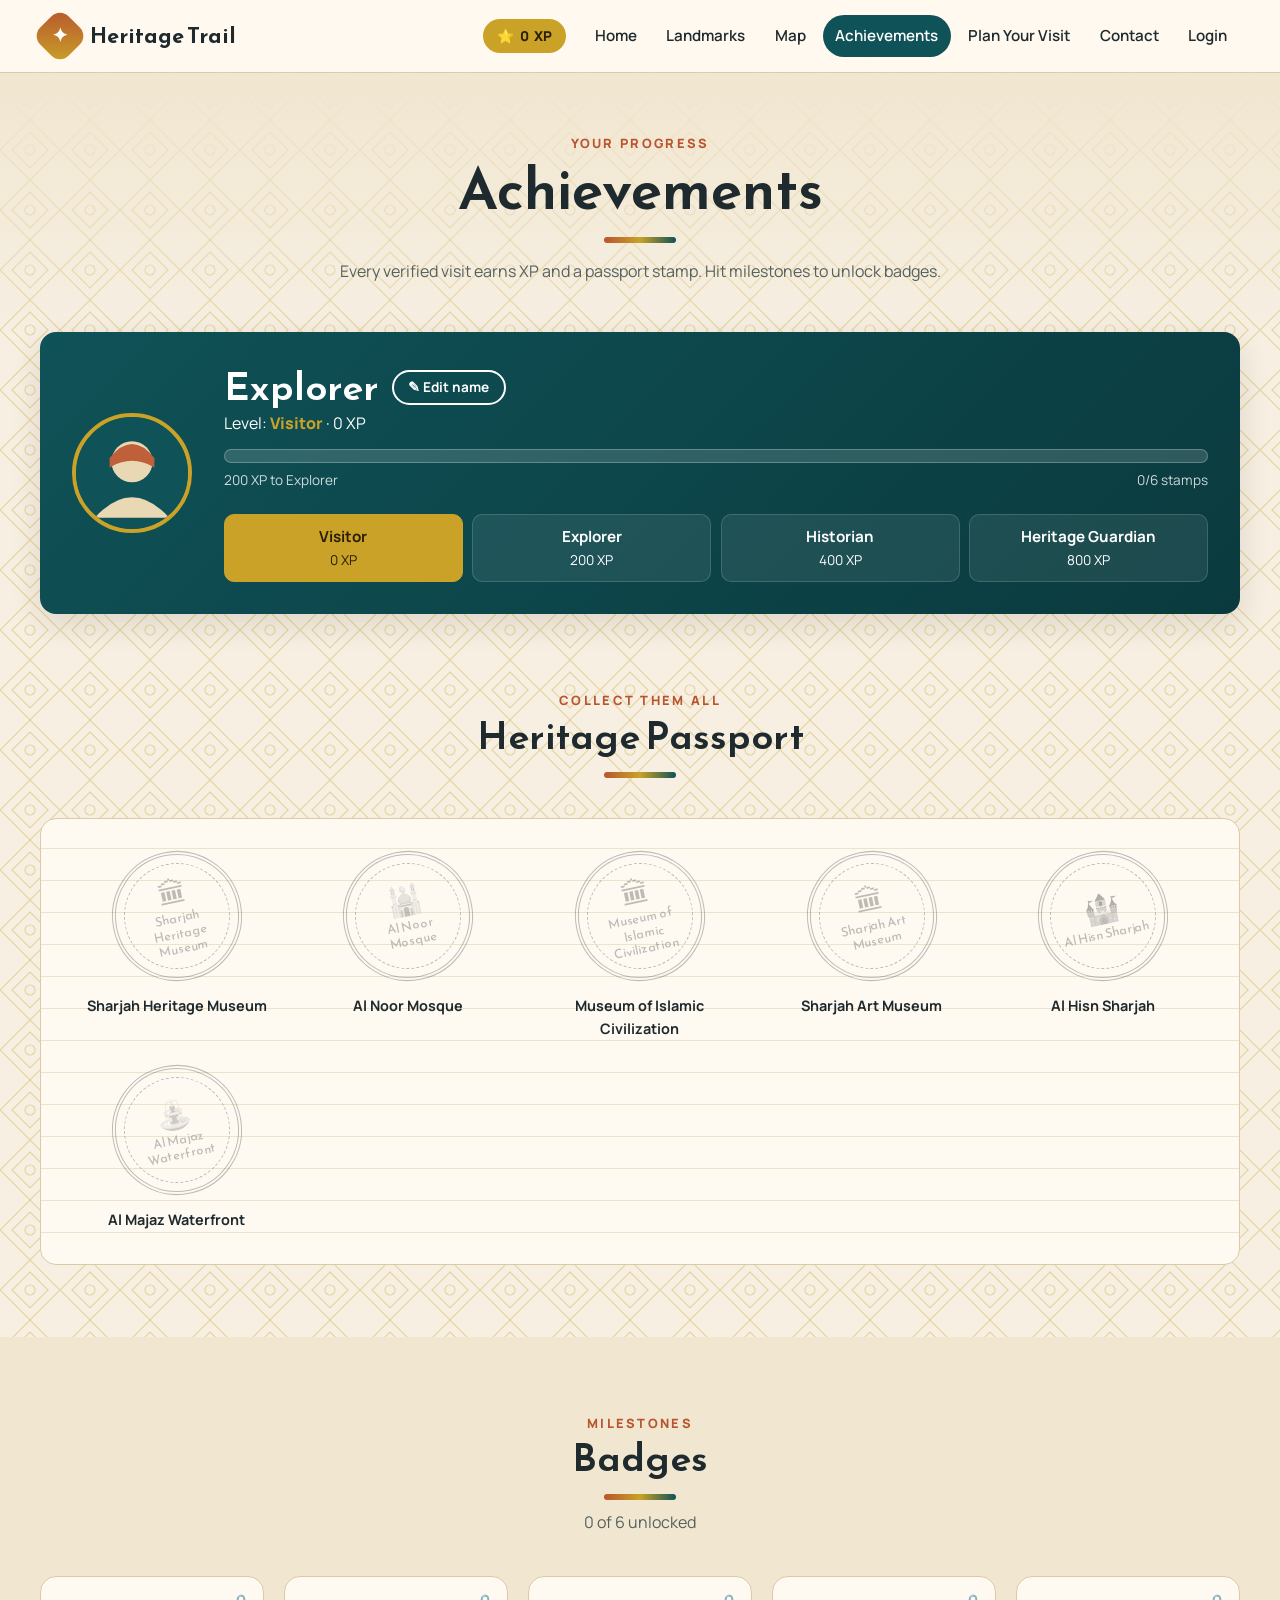
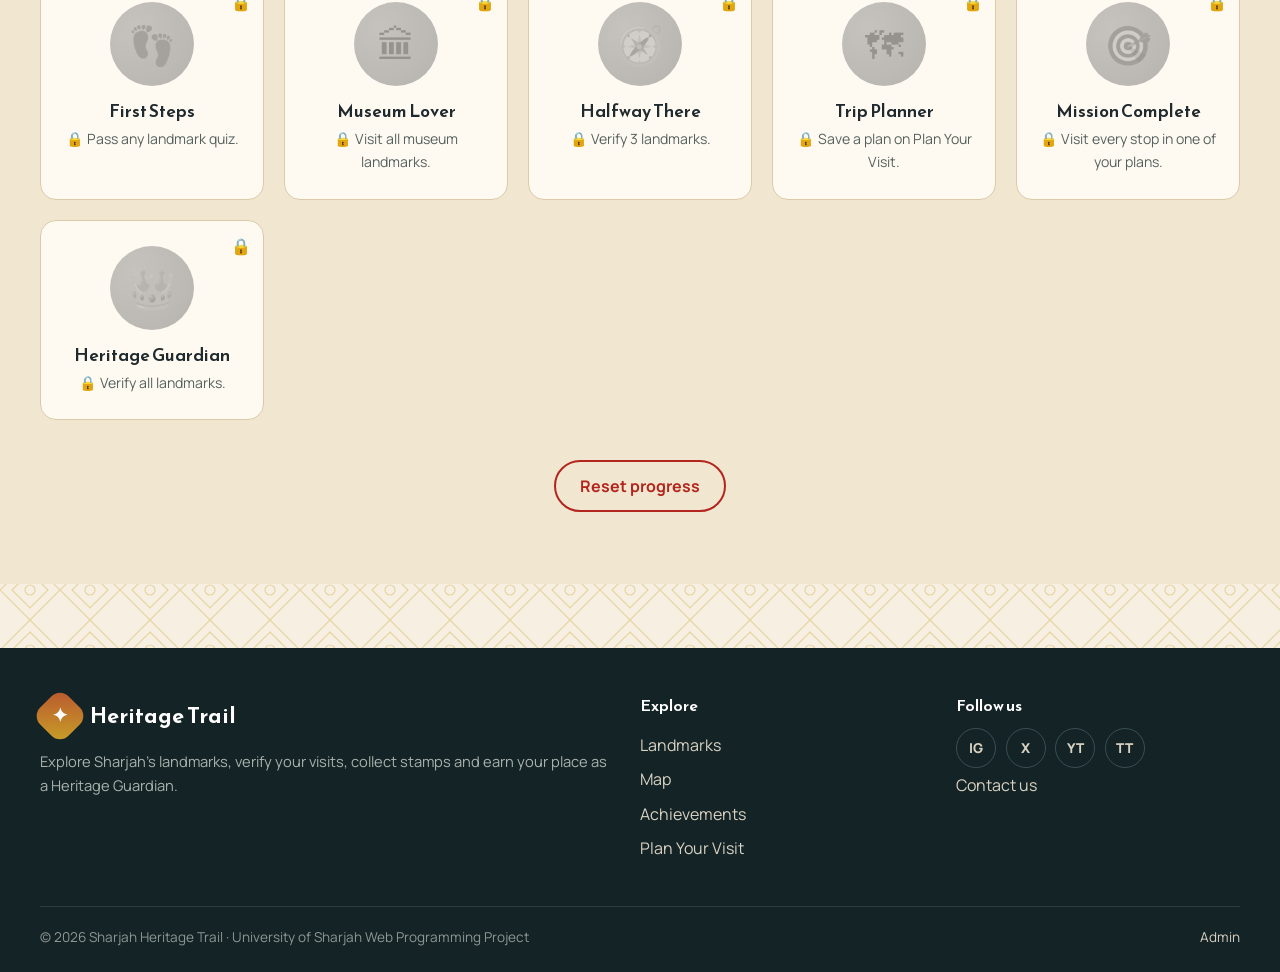
==== commit 5a0a3f61: "Phase 2: JavaScript interactivity and admin login Quizzes, XP, levels, badges, trip planner, form va" ====
--- a/achievements.html
+++ b/achievements.html
@@ -25,6 +25,7 @@
           <li><a href="achievements.html" class="active" aria-current="page">Achievements</a></li>
           <li><a href="plan.html">Plan Your Visit</a></li>
           <li><a href="contact.html">Contact</a></li>
+          <li><a href="admin.html">Login</a></li>
         </ul>
       </nav>
     </div>
@@ -52,6 +53,10 @@
               <label for="explorer-name">Explorer name</label>
               <input type="text" id="explorer-name" minlength="3" maxlength="20" pattern="[A-Za-z ]{3,20}" required>
               <span class="field-error">Use 3–20 letters and spaces.</span>
+            </div>
+            <div class="form-actions" style="margin-top:.6rem">
+              <button type="submit" class="btn btn-primary btn-sm">Save</button>
+              <button type="button" class="btn btn-outline btn-sm" id="cancel-name" style="color:#fff">Cancel</button>
             </div>
           </form>
           <p>Level: <span class="level-name" data-level>Explorer</span> · <span data-xp>300</span> XP</p>
@@ -153,16 +158,6 @@
       </div>
     </section>
 
-    <div class="modal hidden" id="reset-modal" role="dialog" aria-modal="true" aria-labelledby="reset-title">
-      <div class="modal-box">
-        <h3 id="reset-title">Reset all progress?</h3>
-        <p>This clears your XP, stamps, badges and saved plans. It can't be undone.</p>
-        <div class="modal-actions">
-          <button type="button" class="btn btn-outline" data-modal-cancel>Cancel</button>
-          <button type="button" class="btn btn-danger" data-modal-confirm>Reset</button>
-        </div>
-      </div>
-    </div>
   </main>
 
   <footer class="site-footer">
@@ -202,5 +197,8 @@
   </footer>
 
   <div class="toast-container" id="toasts" aria-live="polite"></div>
+  <script src="js/data.js"></script>
+  <script src="js/core.js"></script>
+  <script src="js/achievements.js"></script>
 </body>
 </html>
--- a/css/style.css
+++ b/css/style.css
@@ -2901,3 +2901,30 @@
     scroll-behavior: auto !important;
   }
 }
+
+/* JavaScript states */
+
+.icon-btn:disabled {
+  opacity: 0.35;
+  cursor: not-allowed;
+}
+
+.icon-btn:disabled:hover {
+  background: var(--surface);
+  color: var(--ink);
+}
+
+input[aria-invalid="true"],
+select[aria-invalid="true"],
+textarea[aria-invalid="true"] {
+  border-color: var(--danger);
+}
+
+.quiz-option:has(input:disabled) {
+  cursor: default;
+}
+
+input[readonly] {
+  background: var(--surface-alt);
+  cursor: not-allowed;
+}
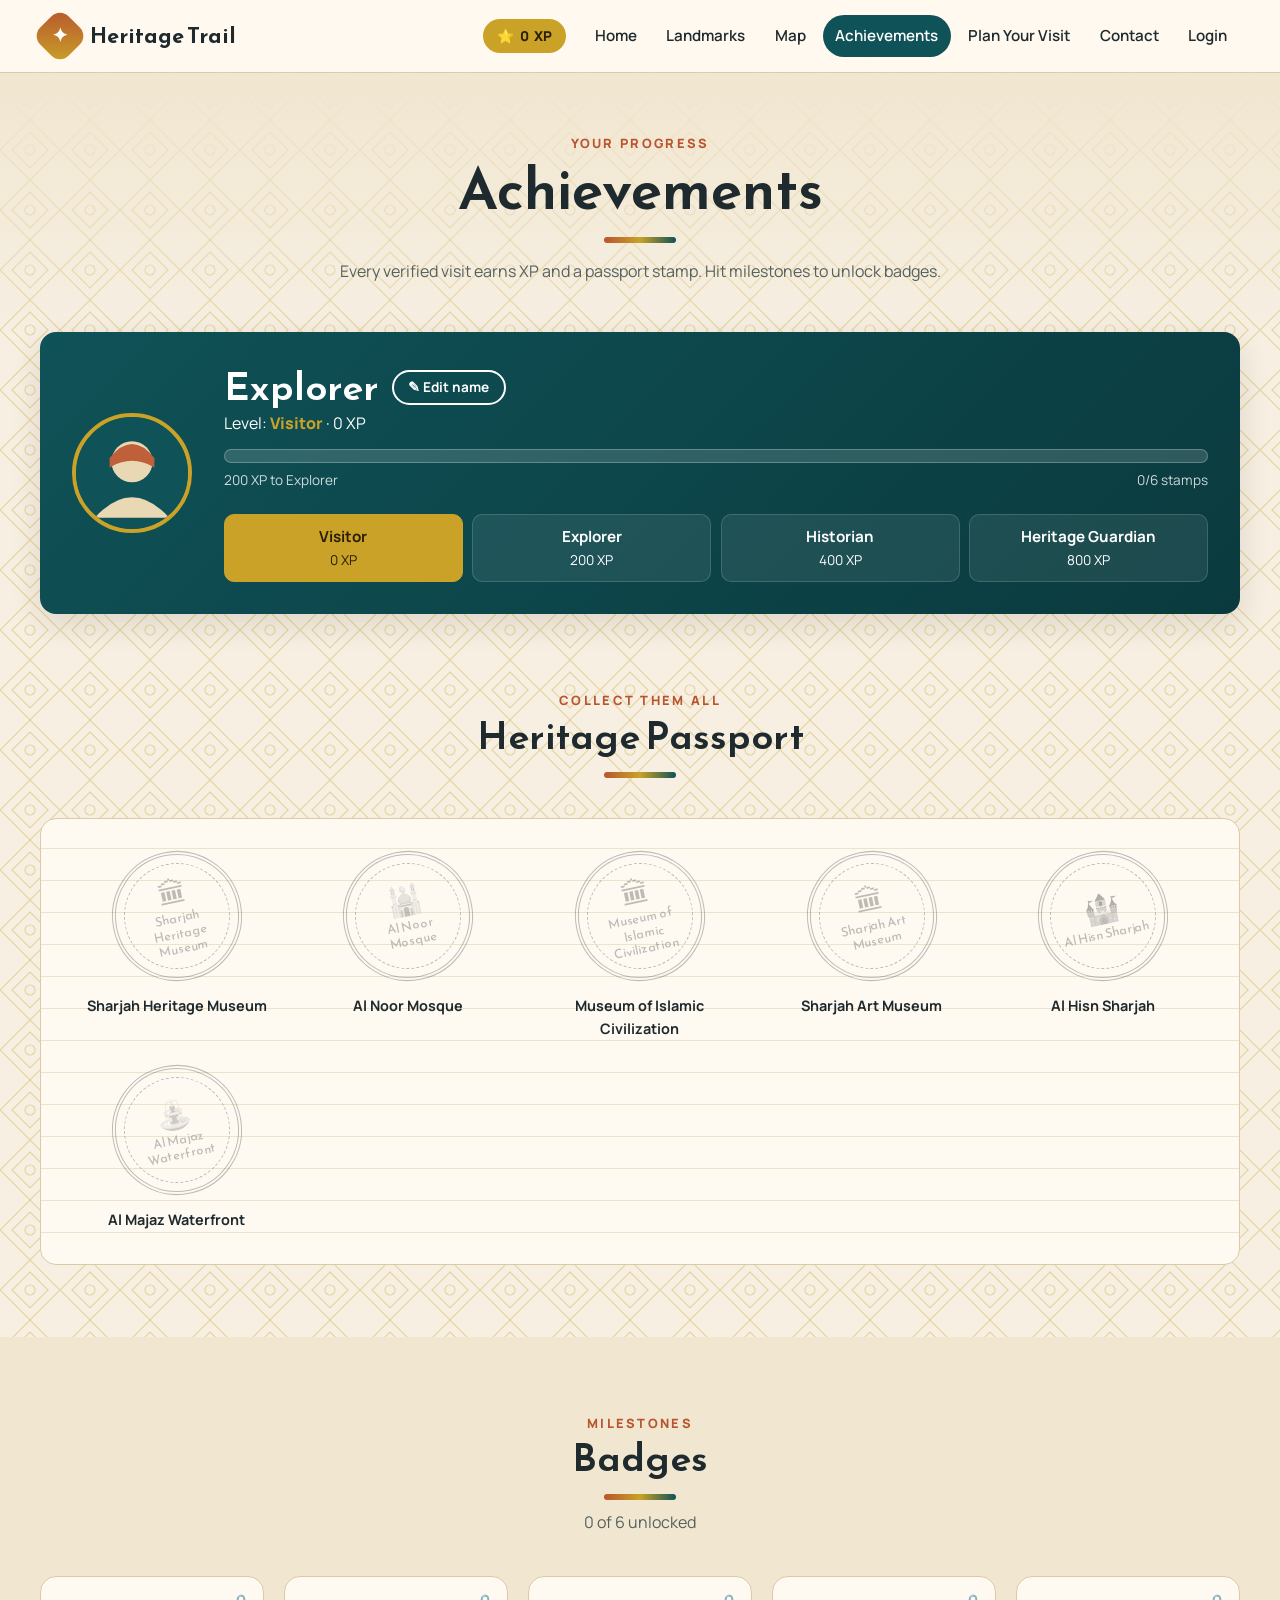
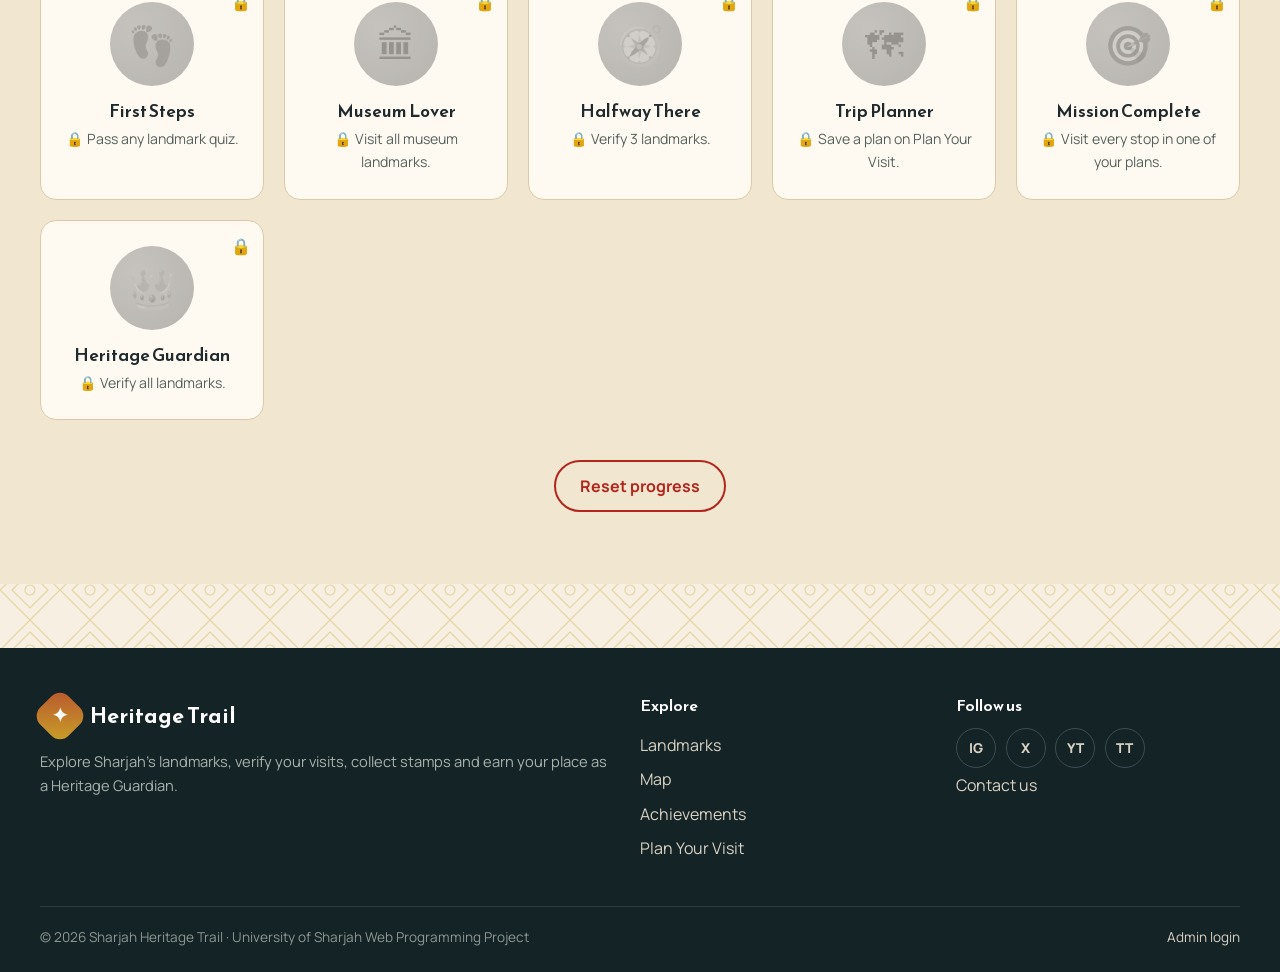
==== commit 034fb28b: "Add explorer accounts and Login page with admin login option" ====
--- a/achievements.html
+++ b/achievements.html
@@ -25,7 +25,7 @@
           <li><a href="achievements.html" class="active" aria-current="page">Achievements</a></li>
           <li><a href="plan.html">Plan Your Visit</a></li>
           <li><a href="contact.html">Contact</a></li>
-          <li><a href="admin.html">Login</a></li>
+          <li><a href="login.html">Login</a></li>
         </ul>
       </nav>
     </div>
@@ -191,7 +191,7 @@
       </div>
       <div class="footer-bottom">
         <span>&copy; 2026 Sharjah Heritage Trail &middot; University of Sharjah Web Programming Project</span>
-        <a href="admin.html">Admin</a>
+        <a href="login.html?admin">Admin login</a>
       </div>
     </div>
   </footer>
--- a/css/style.css
+++ b/css/style.css
@@ -416,7 +416,7 @@
   display: grid;
   align-items: center;
   color: #fff;
-  background: linear-gradient(100deg, rgba(20, 12, 8, 0.82) 0%, rgba(20, 12, 8, 0.35) 65%, transparent), url("../img/hero.svg") center / cover no-repeat;
+  background: linear-gradient(100deg, rgba(20, 12, 8, 0.82) 0%, rgba(20, 12, 8, 0.35) 65%, transparent), url("../img/photos/al-noor.jpg") center / cover no-repeat;
   overflow: hidden;
 }
 
@@ -1044,6 +1044,12 @@
     "main side2";
   gap: 1rem;
   height: 460px;
+}
+
+.gallery.single {
+  grid-template-columns: 1fr;
+  grid-template-rows: 1fr;
+  grid-template-areas: "main";
 }
 
 .gallery figure {
@@ -2691,6 +2697,216 @@
   color: #8d9893;
 }
 
+/* Login and accounts */
+
+.auth-layout {
+  display: grid;
+  grid-template-columns: minmax(0, 1.5fr) minmax(0, 1fr);
+  gap: 2rem;
+  align-items: start;
+  padding-bottom: 2rem;
+}
+
+.auth-card {
+  padding: 2rem;
+  box-shadow: var(--shadow);
+  animation: rise 0.35s ease-out;
+}
+
+.auth-form {
+  display: flex;
+  flex-direction: column;
+  gap: 1.1rem;
+}
+
+.auth-form h2 {
+  font-size: 1.6rem;
+}
+
+.auth-side {
+  display: flex;
+  flex-direction: column;
+  gap: 1.25rem;
+}
+
+.tabs {
+  display: grid;
+  grid-template-columns: 1fr 1fr;
+  gap: 0.4rem;
+  padding: 0.35rem;
+  margin-bottom: 1.6rem;
+  background: var(--surface-alt);
+  border-radius: 999px;
+}
+
+.tab {
+  padding: 0.65rem 1rem;
+  border: none;
+  border-radius: 999px;
+  background: transparent;
+  color: var(--ink-soft);
+  font-family: inherit;
+  font-size: 1rem;
+  font-weight: 700;
+  cursor: pointer;
+  transition: background-color 0.2s, color 0.2s;
+}
+
+.tab:hover {
+  color: var(--ink);
+}
+
+.tab.active {
+  background: var(--surface);
+  color: var(--terracotta);
+  box-shadow: var(--shadow-sm);
+}
+
+.link-btn {
+  padding: 0;
+  border: none;
+  background: none;
+  color: var(--teal);
+  font: inherit;
+  font-weight: 700;
+  text-decoration: underline;
+  text-underline-offset: 3px;
+  cursor: pointer;
+}
+
+.link-btn:hover {
+  color: var(--terracotta);
+}
+
+.back-link {
+  align-self: flex-start;
+  text-decoration: none;
+}
+
+.auth-switch {
+  text-align: center;
+  font-size: 0.92rem;
+  color: var(--ink-soft);
+}
+
+.auth-card .lock,
+.admin-card-icon {
+  width: 64px;
+  height: 64px;
+  margin: 0 auto;
+  display: grid;
+  place-items: center;
+  border-radius: 50%;
+  background: var(--teal);
+  color: #fff;
+  font-size: 1.8rem;
+}
+
+.admin-card {
+  text-align: center;
+  display: flex;
+  flex-direction: column;
+  gap: 0.6rem;
+  border-top: 5px solid var(--teal);
+}
+
+.admin-card-icon {
+  width: 52px;
+  height: 52px;
+  font-size: 1.4rem;
+}
+
+.strength {
+  height: 6px;
+  border-radius: 999px;
+  background: var(--surface-alt);
+  overflow: hidden;
+}
+
+.strength-bar {
+  display: block;
+  height: 100%;
+  width: 0;
+  border-radius: inherit;
+  transition: width 0.3s, background-color 0.3s;
+}
+
+.strength-bar[data-strength="1"] {
+  width: 25%;
+  background: var(--danger);
+}
+
+.strength-bar[data-strength="2"] {
+  width: 50%;
+  background: var(--warning);
+}
+
+.strength-bar[data-strength="3"] {
+  width: 75%;
+  background: var(--gold);
+}
+
+.strength-bar[data-strength="4"] {
+  width: 100%;
+  background: var(--success);
+}
+
+.check-row {
+  display: flex;
+  align-items: center;
+  gap: 0.6rem;
+  font-weight: 500;
+  font-size: 0.92rem;
+  cursor: pointer;
+}
+
+.check-row input {
+  width: 18px;
+  height: 18px;
+  accent-color: var(--terracotta);
+}
+
+.account-head {
+  display: flex;
+  align-items: center;
+  gap: 1.2rem;
+  margin-bottom: 1.5rem;
+}
+
+.account-head h2 {
+  font-size: 1.6rem;
+}
+
+.auth-card .stats-row {
+  margin-bottom: 1.5rem;
+}
+
+.auth-card .stats-row .stat-box {
+  background: var(--surface-alt);
+  padding: 1rem;
+}
+
+@media (max-width: 900px) {
+  .auth-layout {
+    grid-template-columns: 1fr;
+  }
+}
+
+@media (max-width: 600px) {
+  .auth-card {
+    padding: 1.4rem;
+  }
+
+  .auth-card .stats-row {
+    grid-template-columns: repeat(3, 1fr);
+  }
+
+  .account-head {
+    flex-direction: column;
+    text-align: center;
+  }
+}
+
 /* Responsive */
 
 @media (max-width: 900px) {
@@ -2834,6 +3050,12 @@
       "side1 side2";
   }
 
+  .gallery.single {
+    grid-template-columns: 1fr;
+    grid-template-rows: 260px;
+    grid-template-areas: "main";
+  }
+
   .float-figure {
     float: none;
     width: 100%;
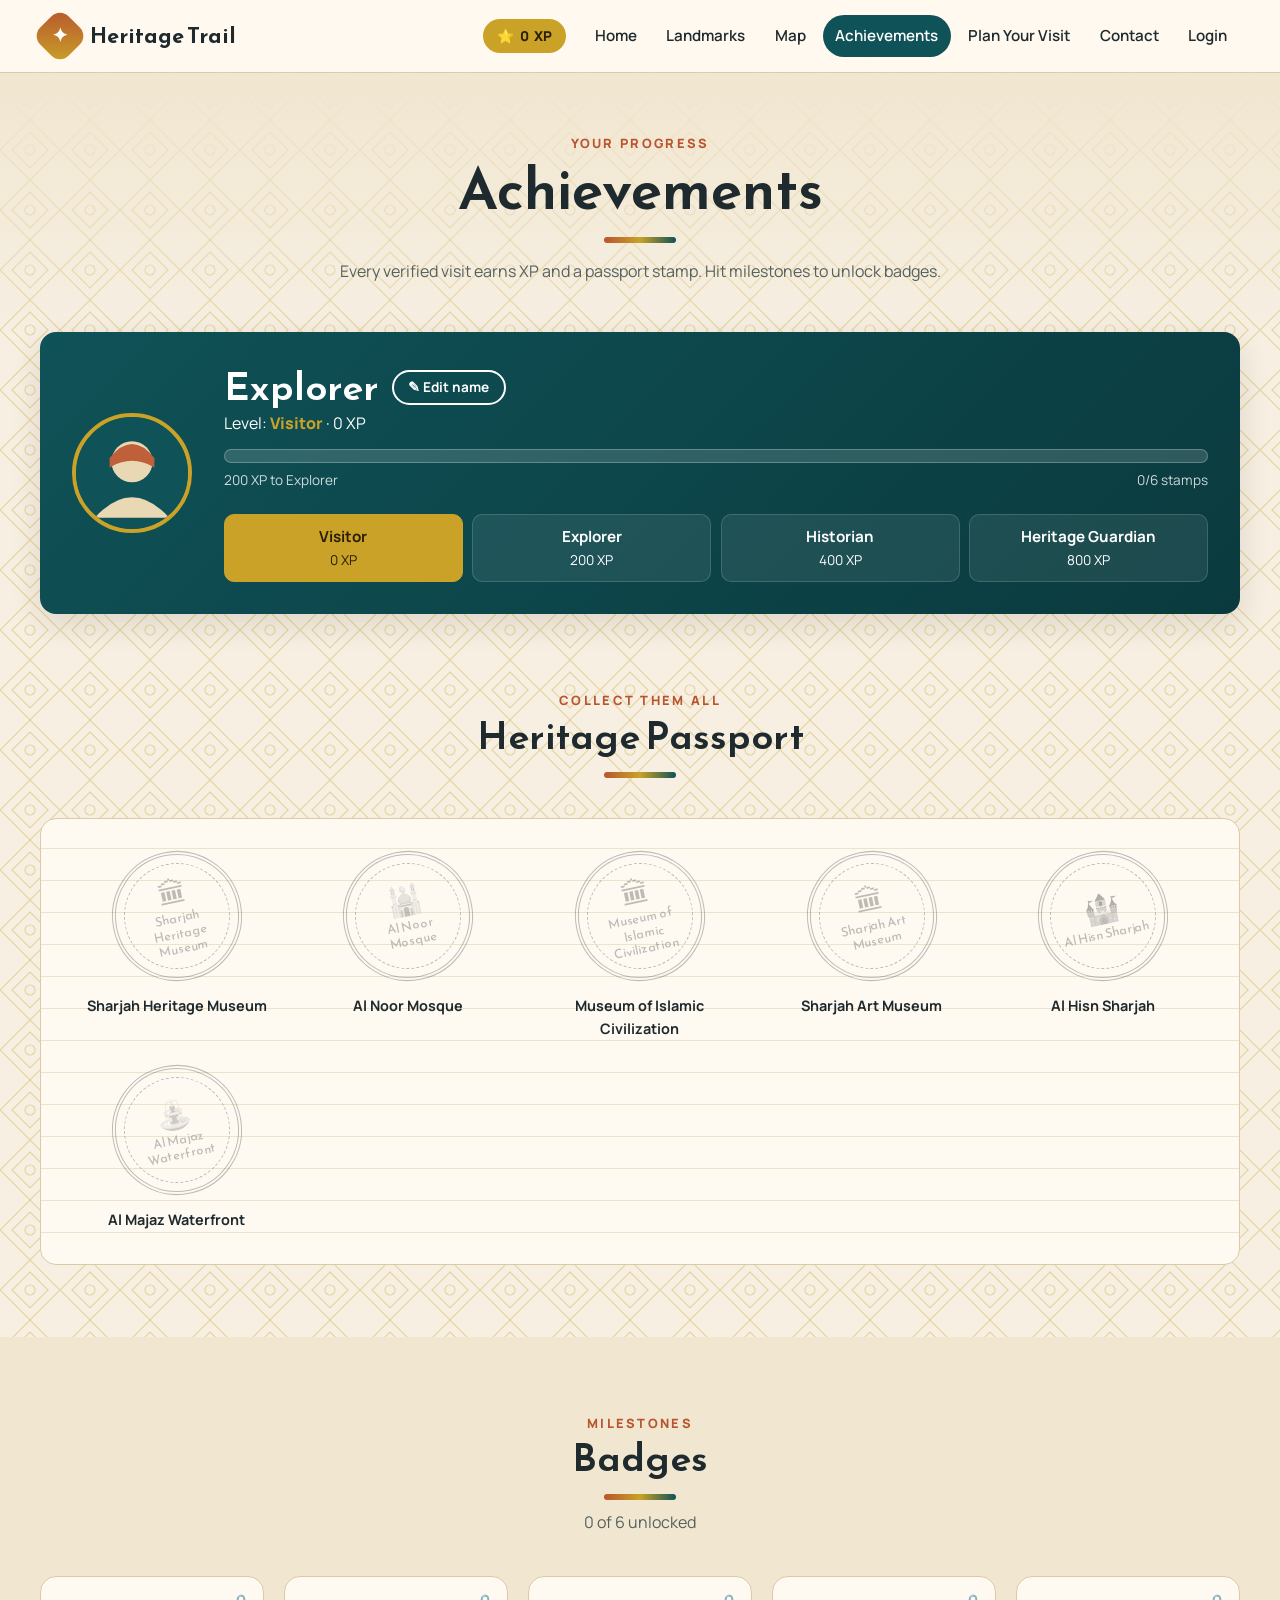
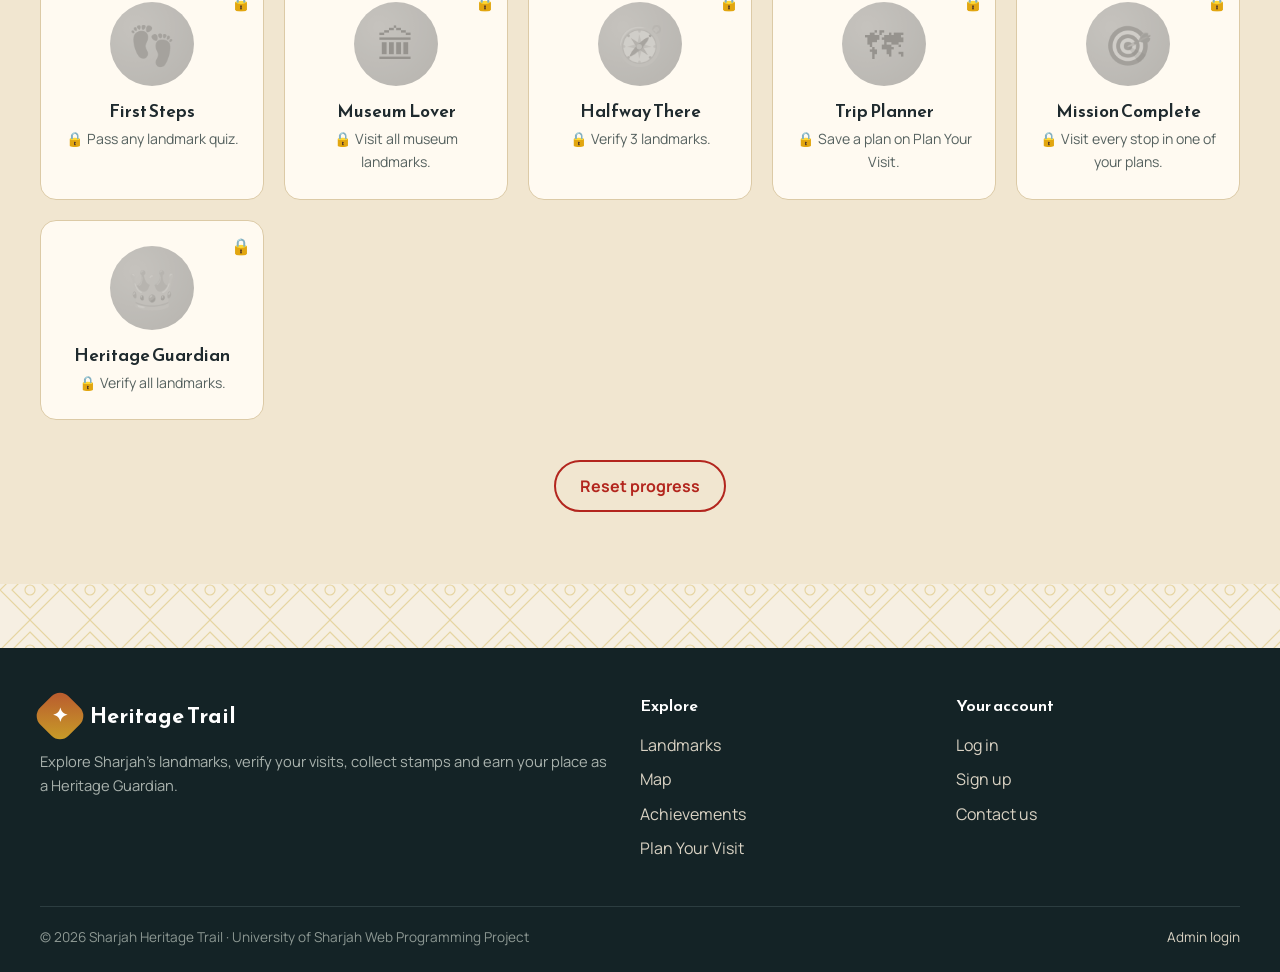
==== commit e3259074: "Remove placeholder social links and unused styles; update account FAQ" ====
--- a/achievements.html
+++ b/achievements.html
@@ -177,14 +177,10 @@
           </ul>
         </div>
         <div>
-          <h4>Follow us</h4>
-          <div class="social">
-            <a href="https://www.instagram.com" aria-label="Instagram" target="_blank" rel="noopener">IG</a>
-            <a href="https://x.com" aria-label="X" target="_blank" rel="noopener">X</a>
-            <a href="https://www.youtube.com" aria-label="YouTube" target="_blank" rel="noopener">YT</a>
-            <a href="https://www.tiktok.com" aria-label="TikTok" target="_blank" rel="noopener">TT</a>
-          </div>
+          <h4>Your account</h4>
           <ul class="footer-links">
+            <li><a href="login.html">Log in</a></li>
+            <li><a href="login.html?signup">Sign up</a></li>
             <li><a href="contact.html">Contact us</a></li>
           </ul>
         </div>
--- a/css/style.css
+++ b/css/style.css
@@ -77,7 +77,6 @@
 }
 
 img,
-video,
 iframe,
 svg {
   display: block;
@@ -1000,12 +999,6 @@
   color: var(--danger);
 }
 
-.alert-warning {
-  background: color-mix(in srgb, var(--warning) 12%, var(--surface));
-  border-color: var(--warning);
-  color: var(--warning);
-}
-
 /* Landmark detail */
 
 .breadcrumb {
@@ -1175,10 +1168,6 @@
 .info-table tr:last-child th,
 .info-table tr:last-child td {
   border-bottom: none;
-}
-
-audio {
-  width: 100%;
 }
 
 /* Quiz */
@@ -1269,11 +1258,6 @@
   width: 18px;
   height: 18px;
   accent-color: var(--gold);
-}
-
-.quiz-option.correct {
-  border-color: #6cc08f;
-  background: rgba(108, 192, 143, 0.25);
 }
 
 .quiz-option.wrong {
@@ -1473,28 +1457,6 @@
 .pin:hover::before,
 .pin:focus-visible::before {
   transform: rotate(-45deg) scale(1.2);
-}
-
-.pin.visited::after {
-  content: "";
-  position: absolute;
-  bottom: -6px;
-  width: 18px;
-  height: 18px;
-  border-radius: 50%;
-  border: 2px solid var(--terracotta);
-  animation: ping 1.8s infinite;
-}
-
-@keyframes ping {
-  from {
-    transform: scale(0.6);
-    opacity: 1;
-  }
-  to {
-    transform: scale(2.4);
-    opacity: 0;
-  }
 }
 
 .map-popup {
@@ -1514,8 +1476,7 @@
   overflow: hidden;
 }
 
-.map-popup:target,
-.map-popup.open {
+.map-popup:target {
   display: block;
   animation: pop 0.35s ease-out;
 }
@@ -2319,36 +2280,6 @@
 }
 
 /* Admin */
-
-.admin-login {
-  max-width: 420px;
-  margin: 4rem auto;
-  padding: 2.2rem;
-  background: var(--surface);
-  border: 1px solid var(--border);
-  border-radius: var(--radius);
-  box-shadow: var(--shadow);
-  display: flex;
-  flex-direction: column;
-  gap: 1.1rem;
-}
-
-.admin-login h1 {
-  font-size: 1.8rem;
-  text-align: center;
-}
-
-.admin-login .lock {
-  width: 64px;
-  height: 64px;
-  margin: 0 auto;
-  display: grid;
-  place-items: center;
-  border-radius: 50%;
-  background: var(--teal);
-  color: #fff;
-  font-size: 1.8rem;
-}
 
 .password-wrap {
   position: relative;
@@ -2583,27 +2514,36 @@
   }
 }
 
-/* Video */
-
-.video-block {
+/* Feature photo */
+
+.feature-block {
   display: grid;
   grid-template-columns: 1fr 1.3fr;
   gap: 2.5rem;
   align-items: center;
 }
 
-.video-frame {
+.feature-photo {
+  position: relative;
   border-radius: var(--radius);
   overflow: hidden;
   box-shadow: var(--shadow);
   border: 6px solid var(--surface);
 }
 
-.video-frame video {
+.feature-photo img {
   width: 100%;
-  aspect-ratio: 16 / 9;
-  background: #000;
+  aspect-ratio: 16 / 10;
   object-fit: cover;
+}
+
+.feature-photo figcaption {
+  position: absolute;
+  inset: auto 0 0 0;
+  padding: 0.6rem 0.9rem;
+  font-size: 0.85rem;
+  color: #fff;
+  background: linear-gradient(transparent, rgba(0, 0, 0, 0.7));
 }
 
 .check-list li {
@@ -2660,29 +2600,6 @@
 
 .footer-links li {
   padding: 0.25rem 0;
-}
-
-.social {
-  display: flex;
-  gap: 0.6rem;
-}
-
-.social a {
-  width: 40px;
-  height: 40px;
-  display: grid;
-  place-items: center;
-  border-radius: 50%;
-  border: 1px solid #3a4f52;
-  font-weight: 800;
-  font-size: 0.85rem;
-  transition: background-color 0.2s, border-color 0.2s;
-}
-
-.social a:hover {
-  background: var(--terracotta);
-  border-color: var(--terracotta);
-  color: #fff;
 }
 
 .footer-bottom {
@@ -2816,41 +2733,6 @@
   font-size: 1.4rem;
 }
 
-.strength {
-  height: 6px;
-  border-radius: 999px;
-  background: var(--surface-alt);
-  overflow: hidden;
-}
-
-.strength-bar {
-  display: block;
-  height: 100%;
-  width: 0;
-  border-radius: inherit;
-  transition: width 0.3s, background-color 0.3s;
-}
-
-.strength-bar[data-strength="1"] {
-  width: 25%;
-  background: var(--danger);
-}
-
-.strength-bar[data-strength="2"] {
-  width: 50%;
-  background: var(--warning);
-}
-
-.strength-bar[data-strength="3"] {
-  width: 75%;
-  background: var(--gold);
-}
-
-.strength-bar[data-strength="4"] {
-  width: 100%;
-  background: var(--success);
-}
-
 .check-row {
   display: flex;
   align-items: center;
@@ -2938,8 +2820,7 @@
     padding: 0.8rem 1rem;
   }
 
-  .nav-toggle:checked ~ .main-nav,
-  .main-nav.open {
+  .nav-toggle:checked ~ .main-nav {
     max-height: 480px;
   }
 
@@ -2963,7 +2844,7 @@
   .plan-layout,
   .contact-layout,
   .map-wrap,
-  .video-block {
+  .feature-block {
     grid-template-columns: 1fr;
   }
 
@@ -3091,8 +2972,7 @@
     transform: none;
   }
 
-  .map-popup:target,
-  .map-popup.open {
+  .map-popup:target {
     animation: rise 0.35s ease-out;
   }
 
--- a/css/print.css
+++ b/css/print.css
@@ -21,8 +21,6 @@
   .my-plans,
   .quiz,
   .pager,
-  video,
-  audio,
   iframe {
     display: none !important;
   }
